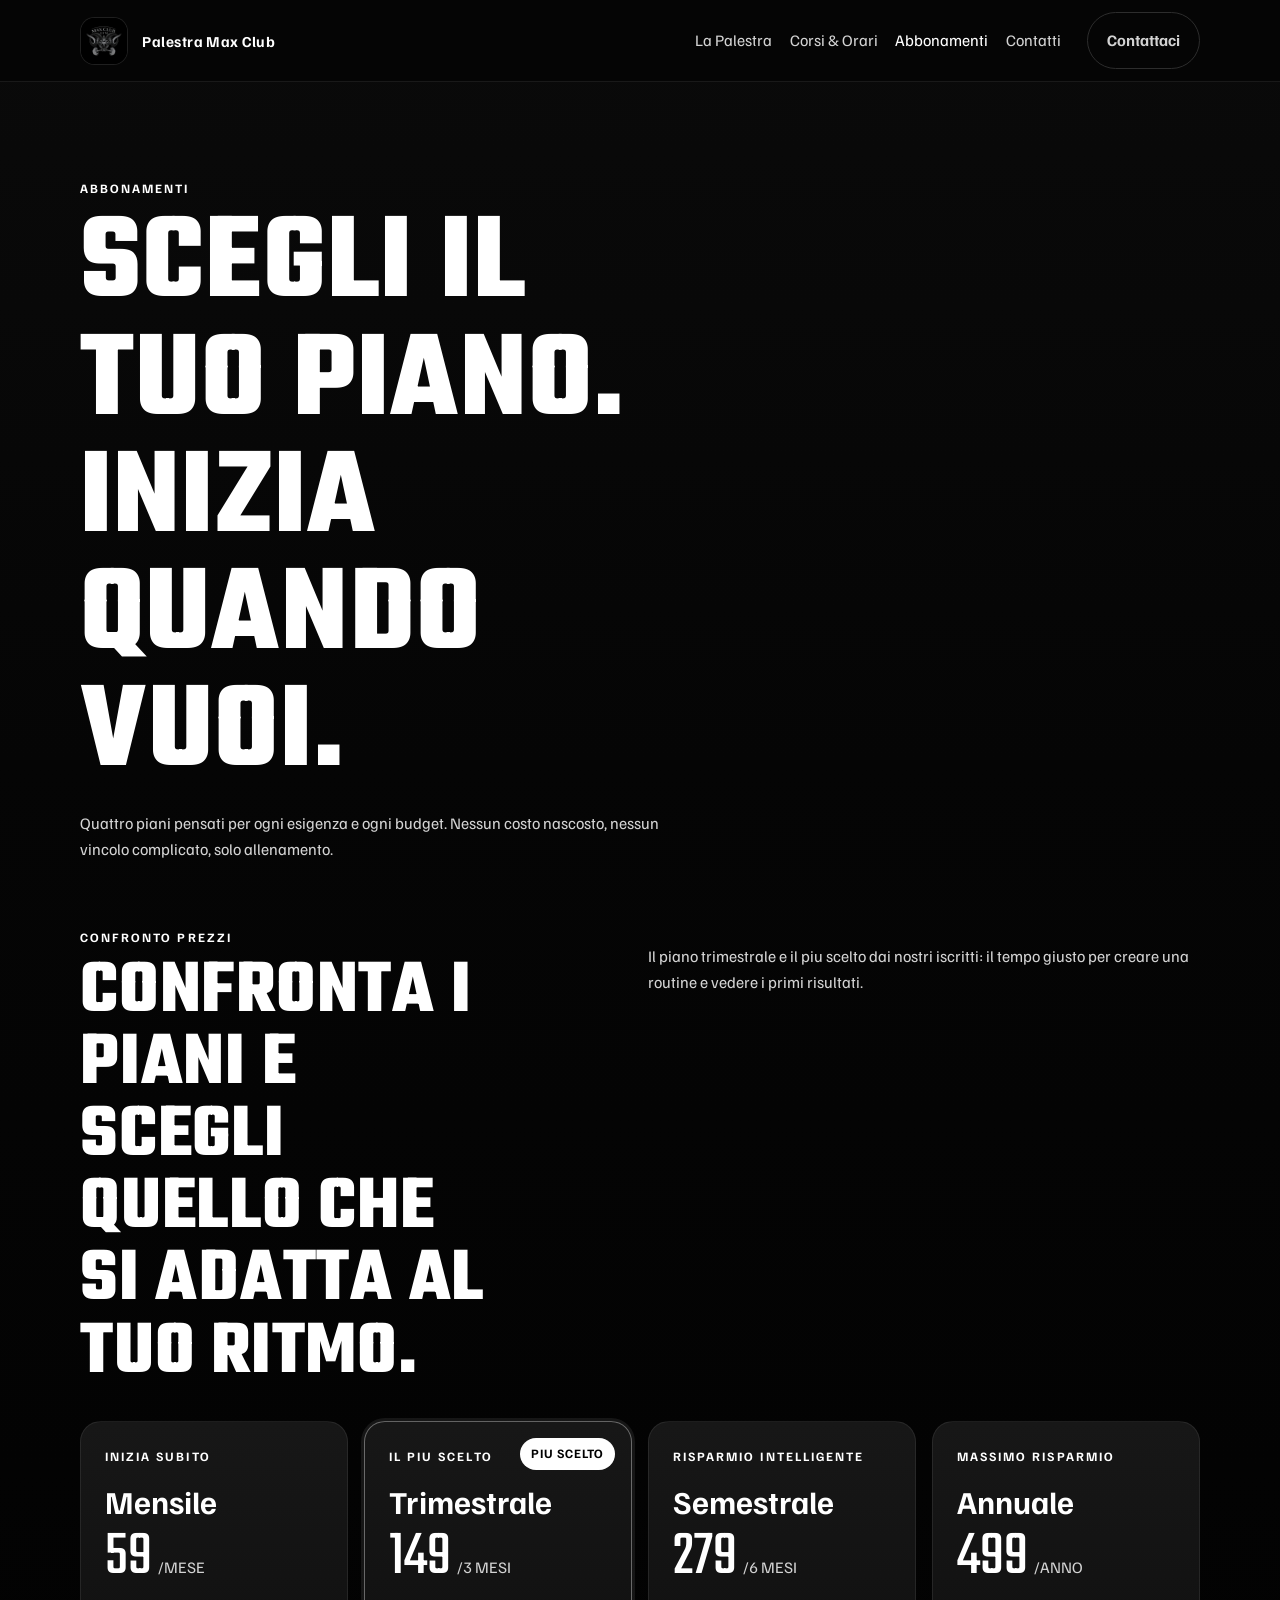
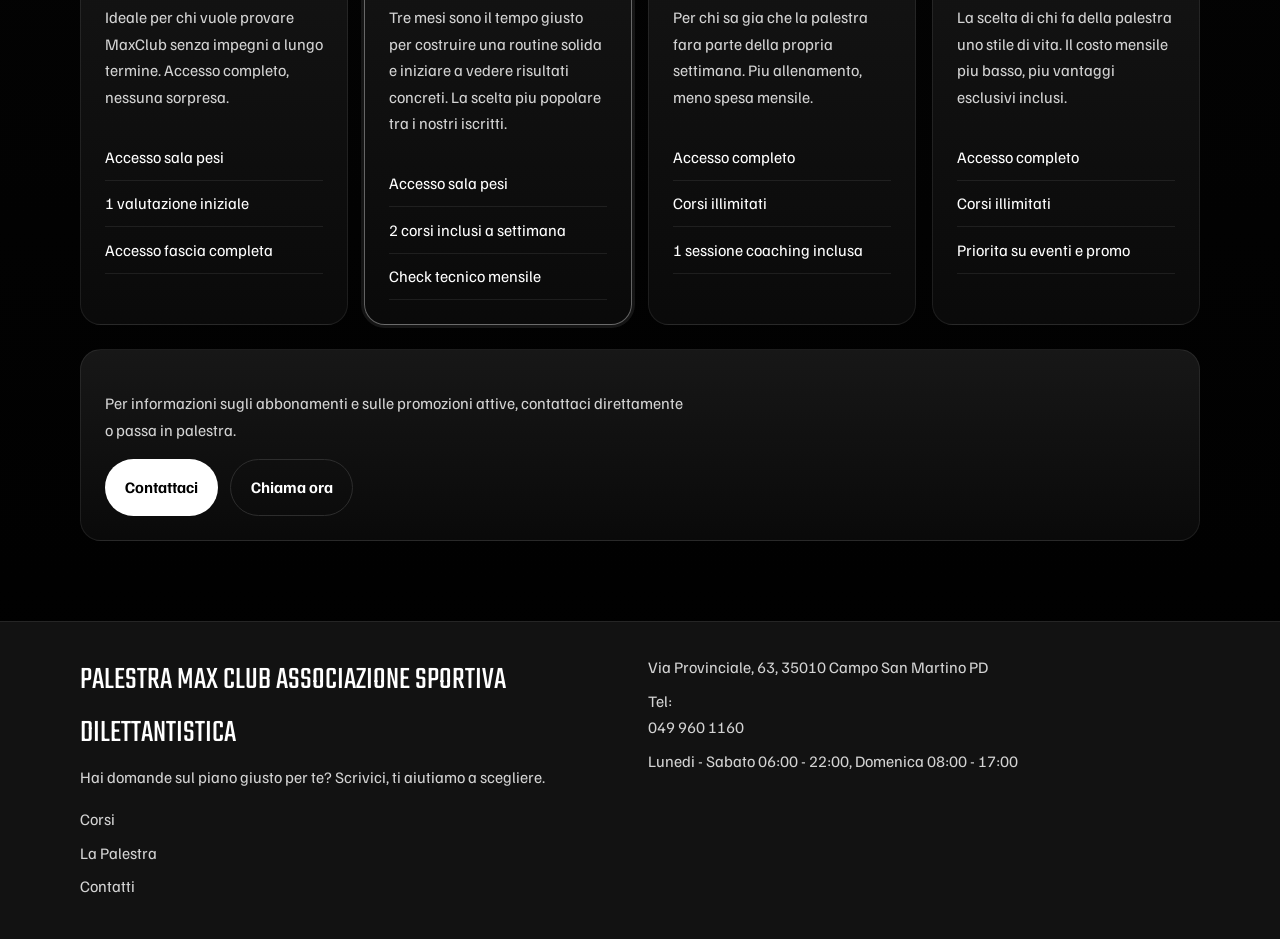
==== abbonamenti.html @ b3dc424b "Refine mobile navigation and simplify site flows" ====
<!DOCTYPE html>
<html lang="it">
<head>
  <meta charset="UTF-8">
  <meta name="viewport" content="width=device-width, initial-scale=1.0">
  <title>Abbonamenti | Palestra Max Club</title>
  <meta name="description" content="Confronta gli abbonamenti di Palestra Max Club e invia la tua richiesta in pochi minuti.">
  <meta name="theme-color" content="#050505">
  <link rel="preconnect" href="https://fonts.googleapis.com">
  <link rel="preconnect" href="https://fonts.gstatic.com" crossorigin>
  <link href="https://fonts.googleapis.com/css2?family=Familjen+Grotesk:wght@400;500;600;700&family=Teko:wght@500;600;700&display=swap" rel="stylesheet">
  <link rel="stylesheet" href="style.css">
</head>
<body>
  <a class="skip-link" href="#main-content">Vai al contenuto</a>
  <header class="site-header">
    <div class="shell nav-shell">
      <a class="brand" href="index.html" aria-label="Palestra Max Club home">
        <img class="brand-logo" src="assets/LOGO_MAX.JPG" alt="Logo Palestra Max Club" width="96" height="96" loading="eager">
        <span class="brand-text">Palestra Max Club</span>
      </a>
      <button class="nav-toggle" type="button" aria-expanded="false" aria-controls="site-menu">
        <span></span>
        <span></span>
        <span></span>
        <span class="sr-only">Apri menu</span>
      </button>
      <nav class="site-nav" id="site-menu" aria-label="Navigazione principale">
        <a href="palestra.html">La Palestra</a>
        <a href="corsi.html">Corsi &amp; Orari</a>
        <a href="abbonamenti.html" aria-current="page">Abbonamenti</a>
        <a href="contatti.html">Contatti</a>
        <a class="button button-ghost nav-cta" href="contatti.html">Contattaci</a>
      </nav>
    </div>
  </header>

  <main id="main-content">
    <section class="page-hero shell reveal">
      <p class="eyebrow">Abbonamenti</p>
      <h1>Scegli il tuo piano. Inizia quando vuoi.</h1>
      <p class="lead">Quattro piani pensati per ogni esigenza e ogni budget. Nessun costo nascosto, nessun vincolo complicato, solo allenamento.</p>
    </section>

    <section class="section section-tight">
      <div class="shell split-intro reveal">
        <div>
          <p class="eyebrow">Confronto prezzi</p>
          <h2>Confronta i piani e scegli quello che si adatta al tuo ritmo.</h2>
        </div>
        <p class="section-note">Il piano trimestrale e il piu scelto dai nostri iscritti: il tempo giusto per creare una routine e vedere i primi risultati.</p>
      </div>

      <div class="shell pricing-grid" data-plan-grid>
        <article class="pricing-card" data-plan="Mensile" data-price="59">
          <p class="plan-kicker">Inizia subito</p>
          <h3>Mensile</h3>
          <p class="plan-price">59<span>/mese</span></p>
          <p class="plan-copy">Ideale per chi vuole provare MaxClub senza impegni a lungo termine. Accesso completo, nessuna sorpresa.</p>
          <ul class="plan-list">
            <li>Accesso sala pesi</li>
            <li>1 valutazione iniziale</li>
            <li>Accesso fascia completa</li>
          </ul>
        </article>

        <article class="pricing-card featured" data-plan="Trimestrale" data-price="149">
          <p class="plan-badge">Piu scelto</p>
          <p class="plan-kicker">Il piu scelto</p>
          <h3>Trimestrale</h3>
          <p class="plan-price">149<span>/3 mesi</span></p>
          <p class="plan-copy">Tre mesi sono il tempo giusto per costruire una routine solida e iniziare a vedere risultati concreti. La scelta piu popolare tra i nostri iscritti.</p>
          <ul class="plan-list">
            <li>Accesso sala pesi</li>
            <li>2 corsi inclusi a settimana</li>
            <li>Check tecnico mensile</li>
          </ul>
        </article>

        <article class="pricing-card" data-plan="Semestrale" data-price="279">
          <p class="plan-kicker">Risparmio intelligente</p>
          <h3>Semestrale</h3>
          <p class="plan-price">279<span>/6 mesi</span></p>
          <p class="plan-copy">Per chi sa gia che la palestra fara parte della propria settimana. Piu allenamento, meno spesa mensile.</p>
          <ul class="plan-list">
            <li>Accesso completo</li>
            <li>Corsi illimitati</li>
            <li>1 sessione coaching inclusa</li>
          </ul>
        </article>

        <article class="pricing-card" data-plan="Annuale" data-price="499">
          <p class="plan-kicker">Massimo risparmio</p>
          <h3>Annuale</h3>
          <p class="plan-price">499<span>/anno</span></p>
          <p class="plan-copy">La scelta di chi fa della palestra uno stile di vita. Il costo mensile piu basso, piu vantaggi esclusivi inclusi.</p>
          <ul class="plan-list">
            <li>Accesso completo</li>
            <li>Corsi illimitati</li>
            <li>Priorita su eventi e promo</li>
          </ul>
        </article>
      </div>
      <div class="shell pricing-note reveal">
        <p class="section-note">Per informazioni sugli abbonamenti e sulle promozioni attive, contattaci direttamente o passa in palestra.</p>
        <div class="hero-actions">
          <a class="button" href="contatti.html">Contattaci</a>
          <a class="button button-secondary" href="tel:+390499601160">Chiama ora</a>
        </div>
      </div>
    </section>
  </main>

  <footer class="site-footer">
    <div class="shell footer-grid">
      <div>
        <p class="footer-brand">Palestra Max Club Associazione Sportiva Dilettantistica</p>
        <p class="footer-copy">Hai domande sul piano giusto per te? Scrivici, ti aiutiamo a scegliere.</p>
      </div>
      <div>
        <p class="footer-detail">Via Provinciale, 63, 35010 Campo San Martino PD</p>
        <p class="footer-detail">Tel: <a href="tel:+390499601160">049 960 1160</a></p>
        <p class="footer-detail">Lunedi - Sabato 06:00 - 22:00, Domenica 08:00 - 17:00</p>
      </div>
      <div>
        <a href="corsi.html">Corsi</a>
        <a href="palestra.html">La Palestra</a>
        <a href="contatti.html">Contatti</a>
      </div>
    </div>
  </footer>

  <script src="app.js" defer></script>
</body>
</html>
---- style.css ----
:root {
  color-scheme: dark;
  --bg: #050505;
  --bg-alt: #0a0a0a;
  --surface: #111111;
  --surface-2: #181818;
  --surface-3: #202020;
  --text: #ffffff;
  --muted: #d3d3d3;
  --accent: #ffffff;
  --accent-strong: #f0f0f0;
  --line: #2d2d2d;
  --shadow: 0 24px 60px rgba(0, 0, 0, 0.45);
  --radius-sm: 0.9rem;
  --radius-md: 1.3rem;
  --radius-lg: 2rem;
  --space-1: 0.25rem;
  --space-2: 0.5rem;
  --space-3: 0.75rem;
  --space-4: 1rem;
  --space-5: 1.5rem;
  --space-6: 2rem;
  --space-7: 3rem;
  --space-8: 4rem;
  --space-9: 6rem;
  --shell: min(1120px, calc(100vw - 2rem));
}

* {
  box-sizing: border-box;
}

html {
  scroll-behavior: smooth;
}

body {
  margin: 0;
  font-family: "Familjen Grotesk", sans-serif;
  background: linear-gradient(180deg, var(--bg-alt) 0%, var(--bg) 30%, #000000 100%);
  color: var(--text);
  line-height: 1.65;
  -webkit-font-smoothing: antialiased;
}

img {
  display: block;
  max-width: 100%;
  height: auto;
}

a {
  color: inherit;
  text-decoration: none;
}

button,
input,
select,
textarea {
  font: inherit;
}

button,
.button {
  min-height: 48px;
}

.shell {
  width: var(--shell);
  margin-inline: auto;
}

.skip-link,
.sr-only {
  position: absolute;
  inline-size: 1px;
  block-size: 1px;
  overflow: hidden;
  clip-path: inset(50%);
  white-space: nowrap;
}

.skip-link:focus {
  clip-path: none;
  inline-size: auto;
  block-size: auto;
  z-index: 10;
  top: 1rem;
  left: 1rem;
  padding: 0.75rem 1rem;
  border-radius: 0.9rem;
  background: var(--accent);
  color: #000000;
}

.site-header {
  position: sticky;
  top: 0;
  z-index: 20;
  backdrop-filter: blur(18px);
  background: rgba(5, 5, 5, 0.88);
  border-bottom: 1px solid rgba(255, 255, 255, 0.08);
}

.site-header.menu-open {
  background: rgba(5, 5, 5, 0.98);
}

.nav-shell {
  display: flex;
  align-items: center;
  justify-content: space-between;
  flex-wrap: wrap;
  gap: var(--space-4);
  min-height: 5rem;
  padding-block: 0.75rem;
}

.brand {
  display: inline-flex;
  align-items: center;
  gap: 0.9rem;
  min-width: 0;
}

.brand-logo {
  width: 3rem;
  height: 3rem;
  object-fit: cover;
  border-radius: 0.9rem;
  border: 1px solid rgba(255, 255, 255, 0.12);
  background: #000000;
}

.brand-text {
  font-size: 0.95rem;
  font-weight: 700;
  letter-spacing: 0.03em;
}

.nav-toggle {
  display: inline-flex;
  flex-direction: column;
  justify-content: center;
  gap: 0.3rem;
  width: 3rem;
  border: 1px solid var(--line);
  border-radius: 1rem;
  padding: 0.75rem;
  background: transparent;
  color: var(--text);
}

.nav-toggle span:not(.sr-only) {
  width: 100%;
  height: 2px;
  border-radius: 999px;
  background: var(--text);
}

.site-nav {
  position: static;
  display: none;
  width: 100%;
  flex-direction: column;
  gap: 0.9rem;
  padding: 1rem 0 0;
  margin-top: 0.25rem;
  border-top: 1px solid rgba(255, 255, 255, 0.08);
  background: transparent;
  box-shadow: none;
}

.site-nav.is-open {
  display: flex;
}

.site-nav a {
  color: var(--muted);
}

.site-nav a[aria-current="page"] {
  color: var(--text);
}

.nav-cta {
  margin-top: 0.5rem;
}

.button,
.button-secondary,
.button-ghost {
  display: inline-flex;
  align-items: center;
  justify-content: center;
  gap: 0.5rem;
  padding: 0.9rem 1.2rem;
  border-radius: 999px;
  border: 1px solid transparent;
  font-weight: 700;
  transition: transform 180ms ease, background-color 180ms ease, border-color 180ms ease;
}

.button {
  background: var(--accent);
  color: #000000;
}

.button-secondary,
.button-ghost {
  background: transparent;
  border-color: var(--line);
  color: var(--text);
}

.button:hover,
.button-secondary:hover,
.button-ghost:hover,
.button:focus-visible,
.button-secondary:focus-visible,
.button-ghost:focus-visible,
.site-nav a:focus-visible,
.nav-toggle:focus-visible,
.filter-chip:focus-visible,
.carousel-control:focus-visible,
input:focus-visible,
select:focus-visible,
textarea:focus-visible {
  outline: none;
  border-color: rgba(255, 255, 255, 0.42);
  box-shadow: 0 0 0 3px rgba(255, 255, 255, 0.12);
}

.button:hover,
.button-secondary:hover,
.button-ghost:hover {
  transform: translateY(-1px);
}

.hero-section,
.page-hero {
  padding: clamp(3rem, 8vw, 6rem) 0 var(--space-7);
}

.hero-grid,
.spotlight-grid,
.contact-layout,
.checkout-layout {
  display: grid;
  gap: var(--space-6);
}

.hero-copy h1,
.page-hero h1,
.split-intro h2,
.spotlight-panel h2,
.cta-band-inner h2 {
  margin: 0;
  font-family: "Teko", sans-serif;
  font-weight: 700;
  line-height: 0.94;
  letter-spacing: 0.01em;
  text-transform: uppercase;
}

.hero-copy h1,
.page-hero h1 {
  font-size: clamp(3.6rem, 14vw, 7.8rem);
  max-width: 10ch;
}

.split-intro h2,
.spotlight-panel h2,
.cta-band-inner h2 {
  font-size: clamp(2.6rem, 9vw, 4.8rem);
  max-width: 11ch;
}

.lead,
.section-note,
.spotlight-panel p,
.feature-card p,
.testimonial p,
.plan-copy,
.contact-copy,
.checkout-result,
.summary-copy,
.class-item p,
.machine-card p,
.map-panel p {
  max-width: 65ch;
  color: var(--muted);
}

.eyebrow,
.feature-index,
.class-tag,
.plan-kicker,
.summary-label,
.meta-label {
  margin: 0 0 0.5rem;
  color: var(--accent);
  font-size: 0.8rem;
  font-weight: 700;
  letter-spacing: 0.16em;
  text-transform: uppercase;
}

.hero-actions,
.contact-actions,
.step-actions {
  display: flex;
  flex-wrap: wrap;
  gap: 0.75rem;
}

.hero-points,
.plan-list,
.step-list {
  margin: var(--space-5) 0 0;
  padding: 0;
  list-style: none;
}

.hero-points li,
.plan-list li,
.step-list li {
  padding: 0.6rem 0;
  border-bottom: 1px solid rgba(255, 255, 255, 0.08);
}

.hero-visual {
  position: relative;
  border: 1px solid rgba(255, 255, 255, 0.08);
  border-radius: var(--radius-lg);
  overflow: hidden;
  background: var(--surface-2);
  min-height: 22rem;
}

.hero-visual img {
  width: 100%;
  height: 100%;
  object-fit: cover;
}

.section {
  padding: var(--space-7) 0;
}

.section-tight {
  padding-top: 0;
}

.split-intro {
  display: grid;
  gap: var(--space-4);
  margin-bottom: var(--space-6);
}

.feature-grid,
.pricing-grid,
.machine-grid {
  display: grid;
  gap: var(--space-4);
}

.feature-card,
.testimonial,
.pricing-card,
.machine-card,
.class-item,
.contact-card,
.map-panel,
.checkout-panel,
.checkout-summary,
.spotlight-panel,
.cta-band-inner {
  border: 1px solid rgba(255, 255, 255, 0.08);
  border-radius: var(--radius-md);
  background: linear-gradient(180deg, rgba(24, 24, 24, 0.96) 0%, rgba(10, 10, 10, 0.98) 100%);
}

.feature-card,
.testimonial,
.pricing-card,
.machine-card,
.contact-card,
.map-panel,
.checkout-panel,
.checkout-summary,
.spotlight-panel,
.cta-band-inner {
  padding: clamp(1.1rem, 2.4vw, 1.5rem);
}

.highlight-section {
  background: linear-gradient(180deg, transparent 0%, rgba(255, 255, 255, 0.03) 100%);
}

.spotlight-meta {
  display: grid;
  gap: var(--space-4);
  align-content: end;
}

.meta-value,
.plan-price,
.summary-price {
  margin: 0;
  font-family: "Teko", sans-serif;
  font-size: clamp(2.6rem, 8vw, 4rem);
  line-height: 0.95;
  text-transform: uppercase;
}

.plan-price span,
.summary-price span {
  font-family: "Familjen Grotesk", sans-serif;
  font-size: 1rem;
  color: var(--muted);
  margin-left: 0.35rem;
}

.text-link {
  color: var(--accent);
  font-weight: 700;
}

.cta-band {
  padding-bottom: var(--space-9);
}

.footer-grid {
  display: grid;
  gap: var(--space-4);
  padding: 0 0 var(--space-6);
}

.site-footer a {
  display: block;
  color: var(--muted);
  margin-bottom: 0.45rem;
}

.site-footer {
  background: #121212;
  border-top: 1px solid rgba(255, 255, 255, 0.08);
  margin-top: 2rem;
  padding-top: 2rem;
}

.footer-brand {
  margin: 0 0 0.25rem;
  font-family: "Teko", sans-serif;
  font-size: 2rem;
  text-transform: uppercase;
}

.footer-copy {
  margin: 0;
  color: var(--muted);
}

.footer-detail {
  margin: 0 0 0.45rem;
  color: var(--muted);
}

.carousel {
  display: grid;
  grid-template-columns: auto 1fr auto;
  gap: 0.75rem;
  align-items: center;
}

.carousel-track {
  overflow: hidden;
}

.carousel-slide {
  display: none;
  margin: 0;
}

.carousel-slide.is-active {
  display: block;
}

.carousel-slide img {
  border-radius: var(--radius-lg);
  border: 1px solid rgba(255, 255, 255, 0.08);
  width: 100%;
  object-fit: cover;
}

.carousel-slide figcaption {
  padding-top: 0.9rem;
  color: var(--muted);
}

.carousel-control,
.filter-chip,
.payment-option {
  border: 1px solid rgba(255, 255, 255, 0.12);
  background: rgba(17, 17, 17, 0.96);
  color: var(--text);
}

.carousel-control,
.filter-chip {
  border-radius: 999px;
  min-height: 48px;
  padding: 0.8rem 1rem;
}

.review-carousel .testimonial {
  min-height: 20rem;
}

.testimonial p {
  font-size: 1.02rem;
}

.testimonial strong {
  display: inline-block;
  margin-top: 1rem;
}

.filters {
  display: flex;
  gap: 0.75rem;
  flex-wrap: wrap;
  margin-bottom: var(--space-5);
}

.pricing-note {
  margin-top: 1.5rem;
  padding: 1.5rem;
  border: 1px solid rgba(255, 255, 255, 0.08);
  border-radius: var(--radius-md);
  background: linear-gradient(180deg, rgba(24, 24, 24, 0.96) 0%, rgba(10, 10, 10, 0.98) 100%);
}

.filter-chip.is-active {
  background: var(--accent);
  color: #000000;
  border-color: var(--accent);
}

.class-list {
  display: grid;
  gap: var(--space-4);
}

.class-item {
  display: grid;
  gap: var(--space-4);
  padding: 1.2rem;
}

.class-item h2,
.pricing-card h3,
.checkout-panel h3,
.contact-card h2,
.machine-card h3 {
  margin: 0;
  font-size: clamp(1.45rem, 4vw, 2rem);
}

.class-meta {
  display: grid;
  gap: 0.3rem;
  color: var(--muted);
}

.pricing-card {
  position: relative;
}

.pricing-card.featured,
.pricing-card.is-selected {
  border-color: rgba(255, 255, 255, 0.36);
  box-shadow: 0 0 0 3px rgba(255, 255, 255, 0.08);
}

.plan-badge {
  position: absolute;
  top: 1rem;
  right: 1rem;
  margin: 0;
  padding: 0.35rem 0.7rem;
  border-radius: 999px;
  background: var(--accent);
  color: #000000;
  font-size: 0.8rem;
  font-weight: 700;
  letter-spacing: 0.06em;
  text-transform: uppercase;
}

.checkout-layout {
  align-items: start;
}

.checkout-step {
  display: none;
  gap: var(--space-5);
}

.checkout-step.is-current {
  display: grid;
}

.checkout-form,
.contact-form {
  display: grid;
  gap: var(--space-4);
}

.checkout-form label,
.contact-form label,
.checkout-step label {
  display: grid;
  gap: 0.45rem;
  color: var(--muted);
}

input,
select,
textarea {
  width: 100%;
  border: 1px solid rgba(255, 255, 255, 0.12);
  border-radius: 1rem;
  padding: 0.9rem 1rem;
  background: rgba(32, 32, 32, 0.92);
  color: var(--text);
}

.step-list {
  display: grid;
  gap: 0.7rem;
}

.step-list li {
  border-bottom: 0;
  color: var(--muted);
}

.step-list .is-current {
  color: var(--text);
}

.payment-options {
  display: grid;
  gap: 0.75rem;
  margin-bottom: var(--space-5);
}

.payment-option {
  display: flex;
  align-items: center;
  gap: 0.75rem;
  border-radius: 1rem;
  padding: 1rem;
}

.checkout-result {
  margin: 0;
  padding: 1rem;
  border-radius: 1rem;
  background: rgba(255, 255, 255, 0.06);
}

.map-panel {
  display: grid;
  gap: var(--space-4);
}

.map-frame {
  min-height: 18rem;
  display: grid;
  border: 1px solid rgba(255, 255, 255, 0.08);
  border-radius: var(--radius-md);
  overflow: hidden;
}

.map-frame iframe {
  width: 100%;
  min-height: 18rem;
  border: 0;
}

.reveal,
.reveal-delayed {
  opacity: 0;
  transform: translateY(12px);
  animation: rise 520ms ease forwards;
}

.reveal-delayed {
  animation-delay: 100ms;
}

@keyframes rise {
  to {
    opacity: 1;
    transform: translateY(0);
  }
}

@media (prefers-reduced-motion: reduce) {
  html {
    scroll-behavior: auto;
  }

  .reveal,
  .reveal-delayed,
  .button,
  .button-secondary,
  .button-ghost {
    animation: none;
    transition: none;
    transform: none;
    opacity: 1;
  }
}

@media (min-width: 48rem) {
  .nav-toggle {
    display: none;
  }

  .site-nav {
    position: static;
    display: flex;
    width: auto;
    flex-direction: row;
    align-items: center;
    gap: 1.1rem;
    padding: 0;
    margin-top: 0;
    border: 0;
    border-radius: 0;
    background: transparent;
    box-shadow: none;
  }

  .nav-cta {
    margin-top: 0;
    margin-left: 0.5rem;
  }

  .hero-grid,
  .spotlight-grid,
  .contact-layout,
  .checkout-layout,
  .cta-band-inner,
  .split-intro,
  .footer-grid,
  .class-item {
    grid-template-columns: repeat(2, minmax(0, 1fr));
  }

  .hero-grid {
    align-items: end;
  }

  .feature-grid,
  .machine-grid,
  .pricing-grid {
    grid-template-columns: repeat(2, minmax(0, 1fr));
  }

  .checkout-layout {
    grid-template-columns: minmax(18rem, 22rem) minmax(0, 1fr);
  }
}

@media (min-width: 72rem) {
  .feature-grid {
    grid-template-columns: repeat(3, minmax(0, 1fr));
  }

  .machine-grid,
  .pricing-grid {
    grid-template-columns: repeat(4, minmax(0, 1fr));
  }
}
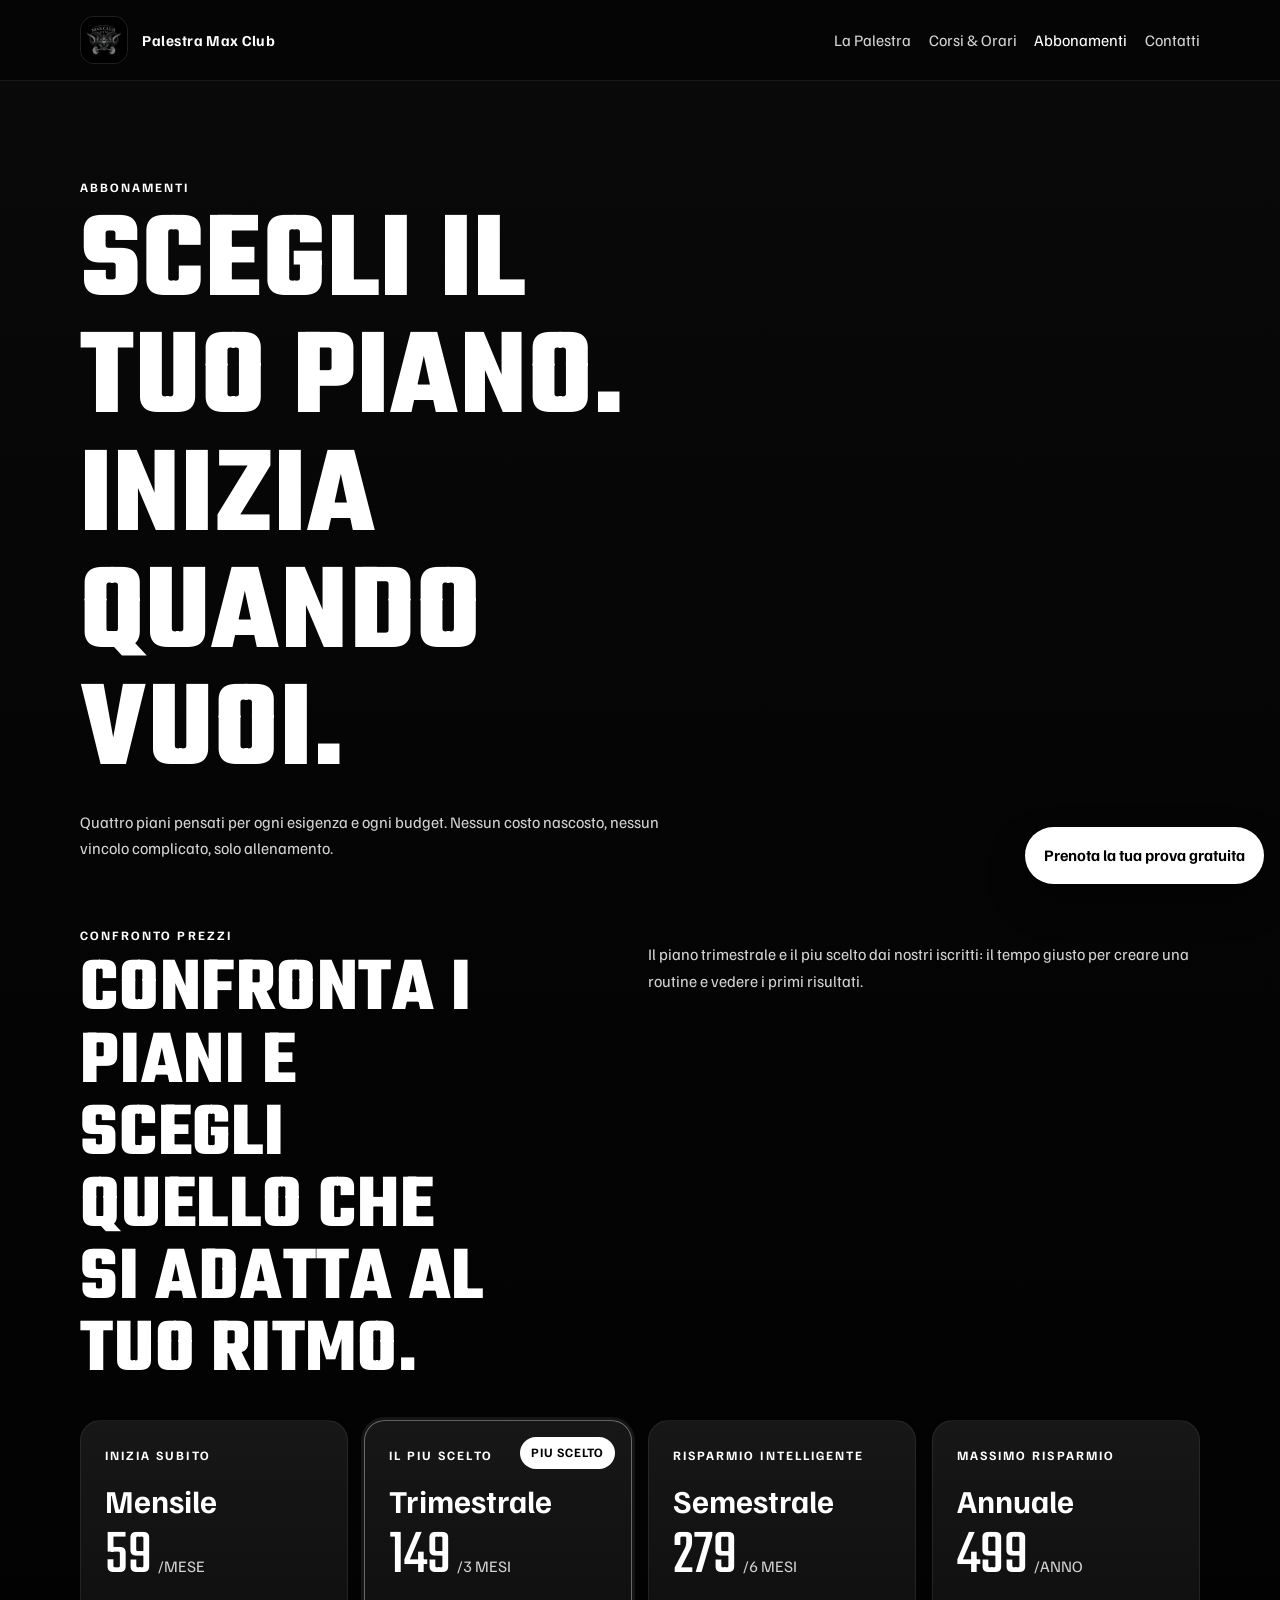
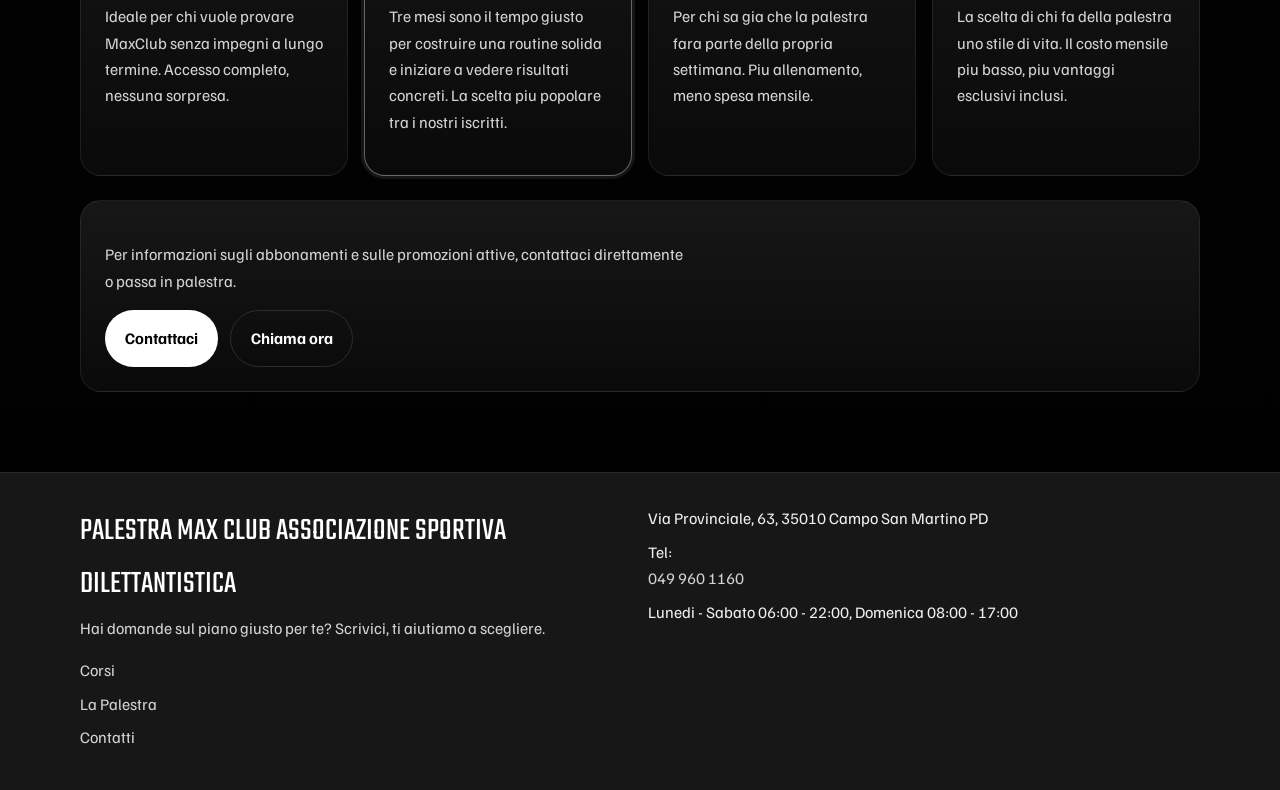
==== commit 627b3265: "Polish mobile footer and floating contact CTA" ====
--- a/abbonamenti.html
+++ b/abbonamenti.html
@@ -30,7 +30,6 @@
         <a href="corsi.html">Corsi &amp; Orari</a>
         <a href="abbonamenti.html" aria-current="page">Abbonamenti</a>
         <a href="contatti.html">Contatti</a>
-        <a class="button button-ghost nav-cta" href="contatti.html">Contattaci</a>
       </nav>
     </div>
   </header>
@@ -51,54 +50,34 @@
         <p class="section-note">Il piano trimestrale e il piu scelto dai nostri iscritti: il tempo giusto per creare una routine e vedere i primi risultati.</p>
       </div>
 
-      <div class="shell pricing-grid" data-plan-grid>
-        <article class="pricing-card" data-plan="Mensile" data-price="59">
+      <div class="shell pricing-grid">
+        <article class="pricing-card">
           <p class="plan-kicker">Inizia subito</p>
           <h3>Mensile</h3>
           <p class="plan-price">59<span>/mese</span></p>
           <p class="plan-copy">Ideale per chi vuole provare MaxClub senza impegni a lungo termine. Accesso completo, nessuna sorpresa.</p>
-          <ul class="plan-list">
-            <li>Accesso sala pesi</li>
-            <li>1 valutazione iniziale</li>
-            <li>Accesso fascia completa</li>
-          </ul>
         </article>
 
-        <article class="pricing-card featured" data-plan="Trimestrale" data-price="149">
+        <article class="pricing-card featured">
           <p class="plan-badge">Piu scelto</p>
           <p class="plan-kicker">Il piu scelto</p>
           <h3>Trimestrale</h3>
           <p class="plan-price">149<span>/3 mesi</span></p>
           <p class="plan-copy">Tre mesi sono il tempo giusto per costruire una routine solida e iniziare a vedere risultati concreti. La scelta piu popolare tra i nostri iscritti.</p>
-          <ul class="plan-list">
-            <li>Accesso sala pesi</li>
-            <li>2 corsi inclusi a settimana</li>
-            <li>Check tecnico mensile</li>
-          </ul>
         </article>
 
-        <article class="pricing-card" data-plan="Semestrale" data-price="279">
+        <article class="pricing-card">
           <p class="plan-kicker">Risparmio intelligente</p>
           <h3>Semestrale</h3>
           <p class="plan-price">279<span>/6 mesi</span></p>
           <p class="plan-copy">Per chi sa gia che la palestra fara parte della propria settimana. Piu allenamento, meno spesa mensile.</p>
-          <ul class="plan-list">
-            <li>Accesso completo</li>
-            <li>Corsi illimitati</li>
-            <li>1 sessione coaching inclusa</li>
-          </ul>
         </article>
 
-        <article class="pricing-card" data-plan="Annuale" data-price="499">
+        <article class="pricing-card">
           <p class="plan-kicker">Massimo risparmio</p>
           <h3>Annuale</h3>
           <p class="plan-price">499<span>/anno</span></p>
           <p class="plan-copy">La scelta di chi fa della palestra uno stile di vita. Il costo mensile piu basso, piu vantaggi esclusivi inclusi.</p>
-          <ul class="plan-list">
-            <li>Accesso completo</li>
-            <li>Corsi illimitati</li>
-            <li>Priorita su eventi e promo</li>
-          </ul>
         </article>
       </div>
       <div class="shell pricing-note reveal">
@@ -110,6 +89,8 @@
       </div>
     </section>
   </main>
+
+  <a class="floating-cta" href="contatti.html#contact-form">Prenota la tua prova gratuita</a>
 
   <footer class="site-footer">
     <div class="shell footer-grid">
--- a/style.css
+++ b/style.css
@@ -188,6 +188,23 @@
   margin-top: 0.5rem;
 }
 
+.floating-cta {
+  position: fixed;
+  right: 1rem;
+  bottom: 1rem;
+  z-index: 30;
+  display: inline-flex;
+  align-items: center;
+  justify-content: center;
+  min-height: 52px;
+  padding: 0.95rem 1.2rem;
+  border-radius: 999px;
+  background: #ffffff;
+  color: #000000;
+  font-weight: 800;
+  box-shadow: 0 18px 36px rgba(0, 0, 0, 0.4);
+}
+
 .button,
 .button-secondary,
 .button-ghost {
@@ -445,7 +462,7 @@
 }
 
 .site-footer {
-  background: #121212;
+  background: #171717;
   border-top: 1px solid rgba(255, 255, 255, 0.08);
   margin-top: 2rem;
   padding-top: 2rem;
@@ -465,7 +482,7 @@
 
 .footer-detail {
   margin: 0 0 0.45rem;
-  color: var(--muted);
+  color: #efefef;
 }
 
 .carousel {
@@ -719,11 +736,64 @@
   .reveal-delayed,
   .button,
   .button-secondary,
-  .button-ghost {
+  .button-ghost,
+  .floating-cta {
     animation: none;
     transition: none;
     transform: none;
     opacity: 1;
+  }
+}
+
+@media (max-width: 47.99rem) {
+  .nav-shell {
+    gap: 0.75rem;
+    min-height: 4.5rem;
+    padding-block: 0.6rem;
+  }
+
+  .brand {
+    gap: 0.7rem;
+    max-width: calc(100% - 4.25rem);
+  }
+
+  .brand-logo {
+    width: 2.65rem;
+    height: 2.65rem;
+    border-radius: 0.75rem;
+  }
+
+  .brand-text {
+    font-size: 0.88rem;
+    line-height: 1.15;
+  }
+
+  .site-nav a {
+    padding-block: 0.2rem;
+  }
+
+  .site-footer {
+    background: #1d1d1d;
+    padding-top: 2.25rem;
+    padding-bottom: 5.75rem;
+  }
+
+  .footer-grid {
+    gap: 1rem;
+  }
+
+  .footer-copy,
+  .footer-detail,
+  .site-footer a {
+    color: #f3f3f3;
+  }
+
+  .floating-cta {
+    left: 1rem;
+    right: 1rem;
+    bottom: 1rem;
+    text-align: center;
+    padding-inline: 1rem;
   }
 }
 
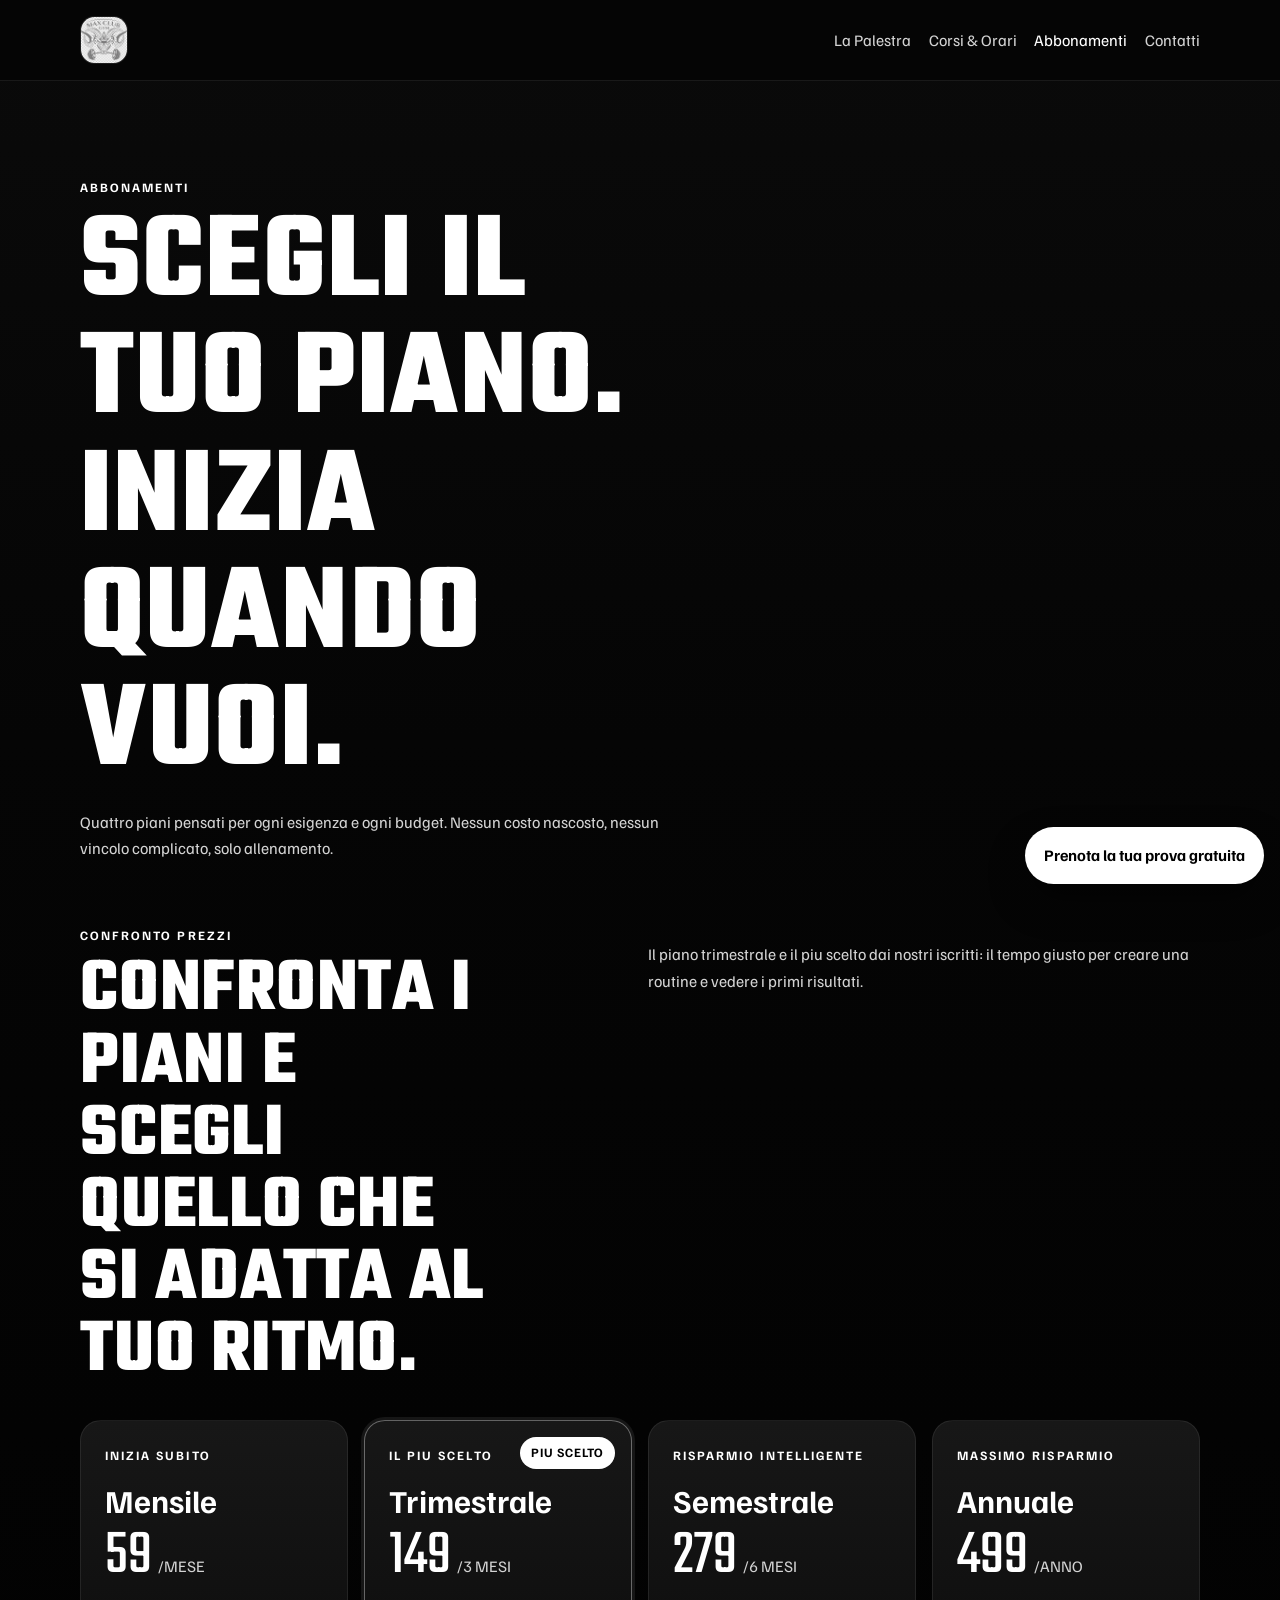
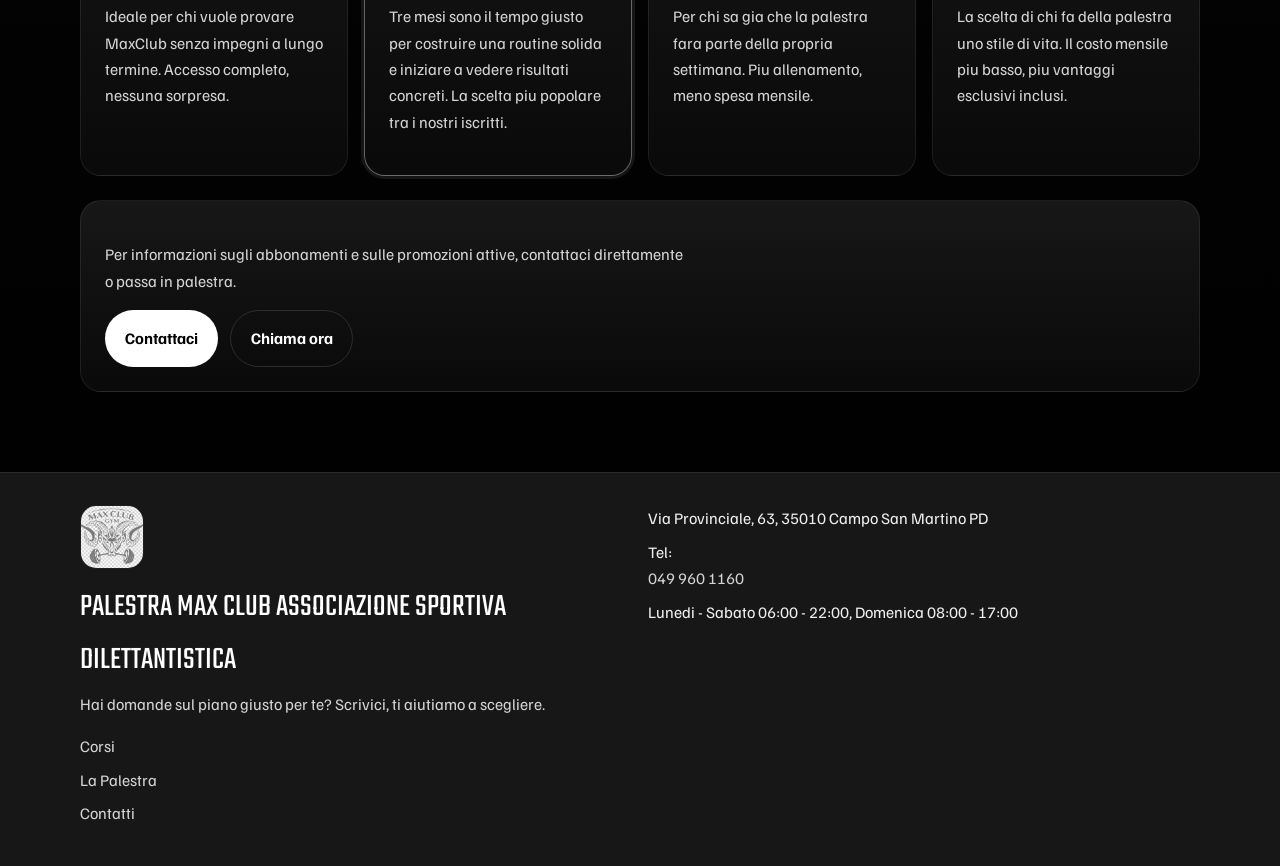
==== commit 957d1a8b: "Use logo-only branding with footer logo and favicon" ====
--- a/abbonamenti.html
+++ b/abbonamenti.html
@@ -6,6 +6,7 @@
   <title>Abbonamenti | Palestra Max Club</title>
   <meta name="description" content="Confronta gli abbonamenti di Palestra Max Club e invia la tua richiesta in pochi minuti.">
   <meta name="theme-color" content="#050505">
+  <link rel="icon" href="assets/LOGO_MAX.jpeg" type="image/jpeg">
   <link rel="preconnect" href="https://fonts.googleapis.com">
   <link rel="preconnect" href="https://fonts.gstatic.com" crossorigin>
   <link href="https://fonts.googleapis.com/css2?family=Familjen+Grotesk:wght@400;500;600;700&family=Teko:wght@500;600;700&display=swap" rel="stylesheet">
@@ -16,8 +17,7 @@
   <header class="site-header">
     <div class="shell nav-shell">
       <a class="brand" href="index.html" aria-label="Palestra Max Club home">
-        <img class="brand-logo" src="assets/LOGO_MAX.JPG" alt="Logo Palestra Max Club" width="96" height="96" loading="eager">
-        <span class="brand-text">Palestra Max Club</span>
+        <img class="brand-logo" src="assets/LOGO_MAX.jpeg" alt="Logo Palestra Max Club" width="96" height="96" loading="eager">
       </a>
       <button class="nav-toggle" type="button" aria-expanded="false" aria-controls="site-menu">
         <span></span>
@@ -95,6 +95,7 @@
   <footer class="site-footer">
     <div class="shell footer-grid">
       <div>
+        <img class="footer-logo" src="assets/LOGO_MAX.jpeg" alt="Logo Palestra Max Club" width="96" height="96" loading="lazy">
         <p class="footer-brand">Palestra Max Club Associazione Sportiva Dilettantistica</p>
         <p class="footer-copy">Hai domande sul piano giusto per te? Scrivici, ti aiutiamo a scegliere.</p>
       </div>
--- a/style.css
+++ b/style.css
@@ -120,7 +120,7 @@
 .brand {
   display: inline-flex;
   align-items: center;
-  gap: 0.9rem;
+  gap: 0;
   min-width: 0;
 }
 
@@ -131,12 +131,6 @@
   border-radius: 0.9rem;
   border: 1px solid rgba(255, 255, 255, 0.12);
   background: #000000;
-}
-
-.brand-text {
-  font-size: 0.95rem;
-  font-weight: 700;
-  letter-spacing: 0.03em;
 }
 
 .nav-toggle {
@@ -475,6 +469,16 @@
   text-transform: uppercase;
 }
 
+.footer-logo {
+  width: 4rem;
+  height: 4rem;
+  object-fit: cover;
+  border-radius: 1rem;
+  border: 1px solid rgba(255, 255, 255, 0.12);
+  margin-bottom: 0.75rem;
+  background: #000000;
+}
+
 .footer-copy {
   margin: 0;
   color: var(--muted);
@@ -753,7 +757,6 @@
   }
 
   .brand {
-    gap: 0.7rem;
     max-width: calc(100% - 4.25rem);
   }
 
@@ -761,11 +764,6 @@
     width: 2.65rem;
     height: 2.65rem;
     border-radius: 0.75rem;
-  }
-
-  .brand-text {
-    font-size: 0.88rem;
-    line-height: 1.15;
   }
 
   .site-nav a {
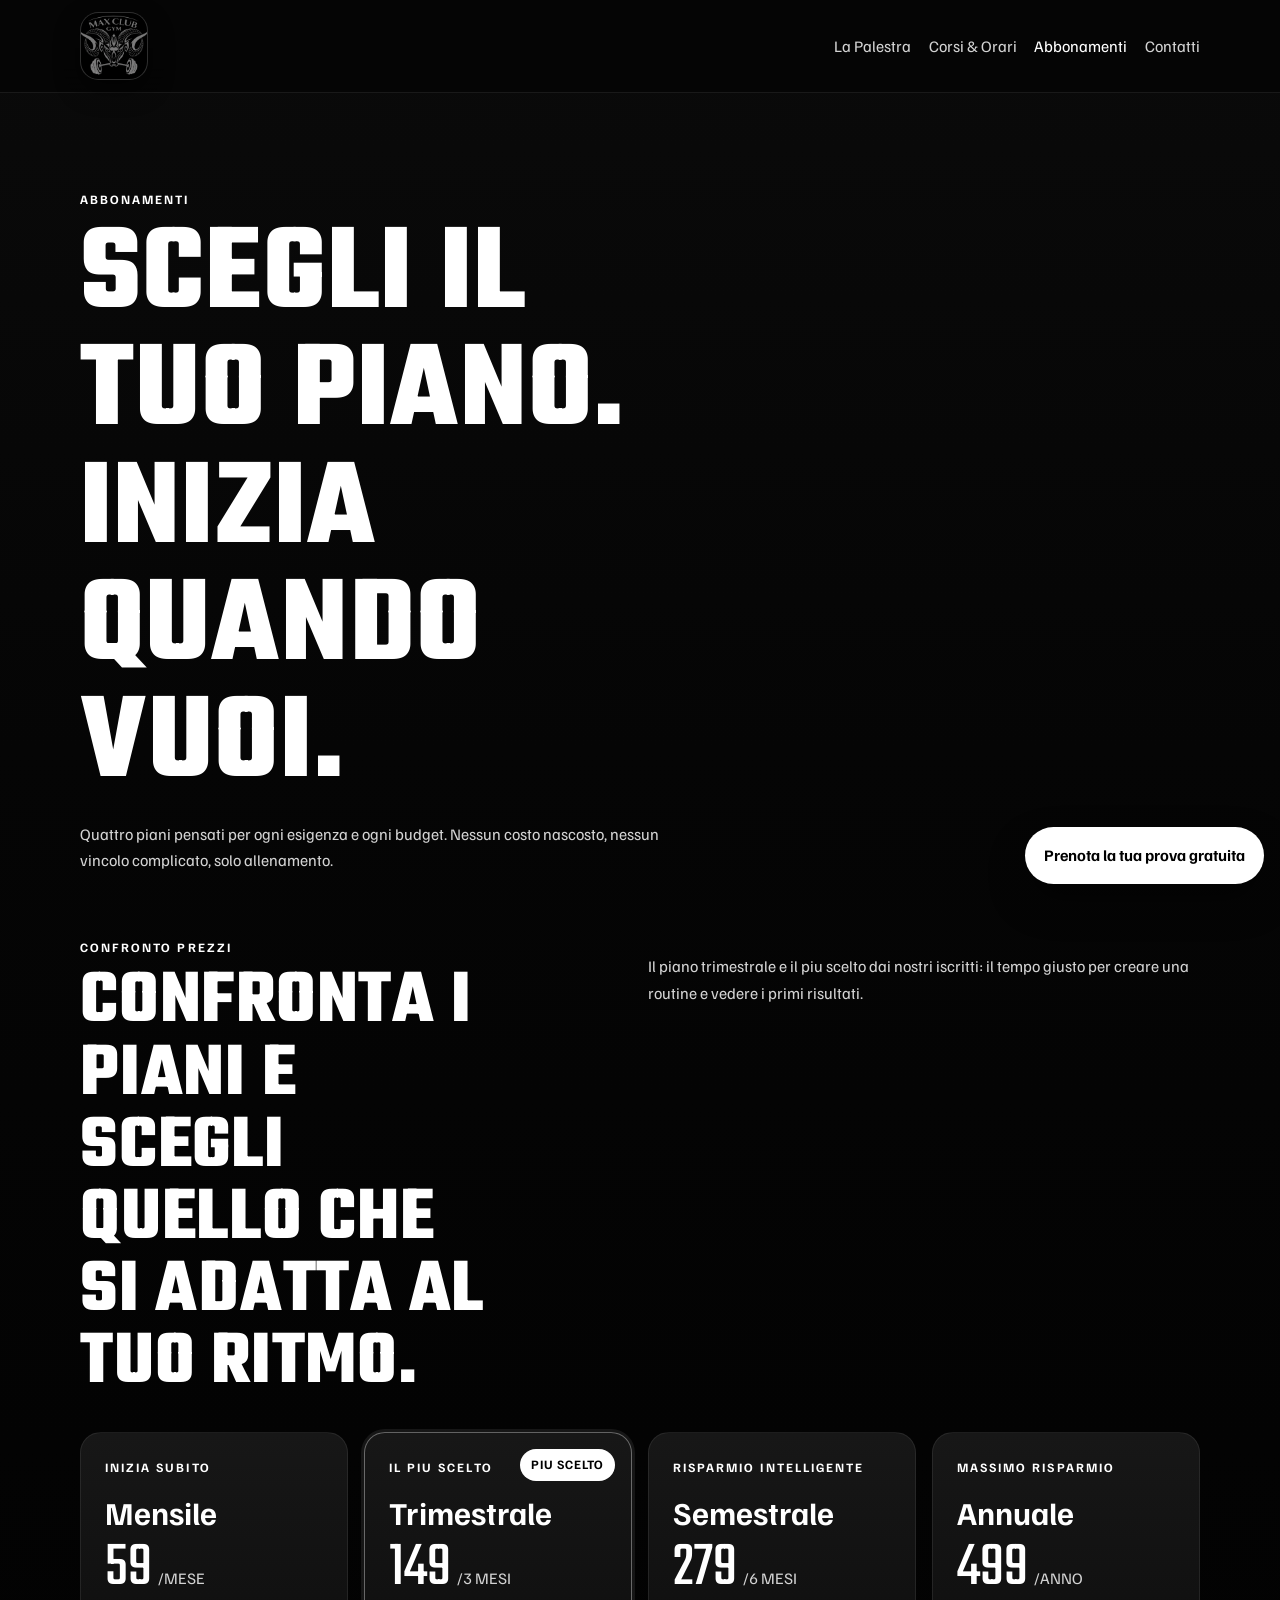
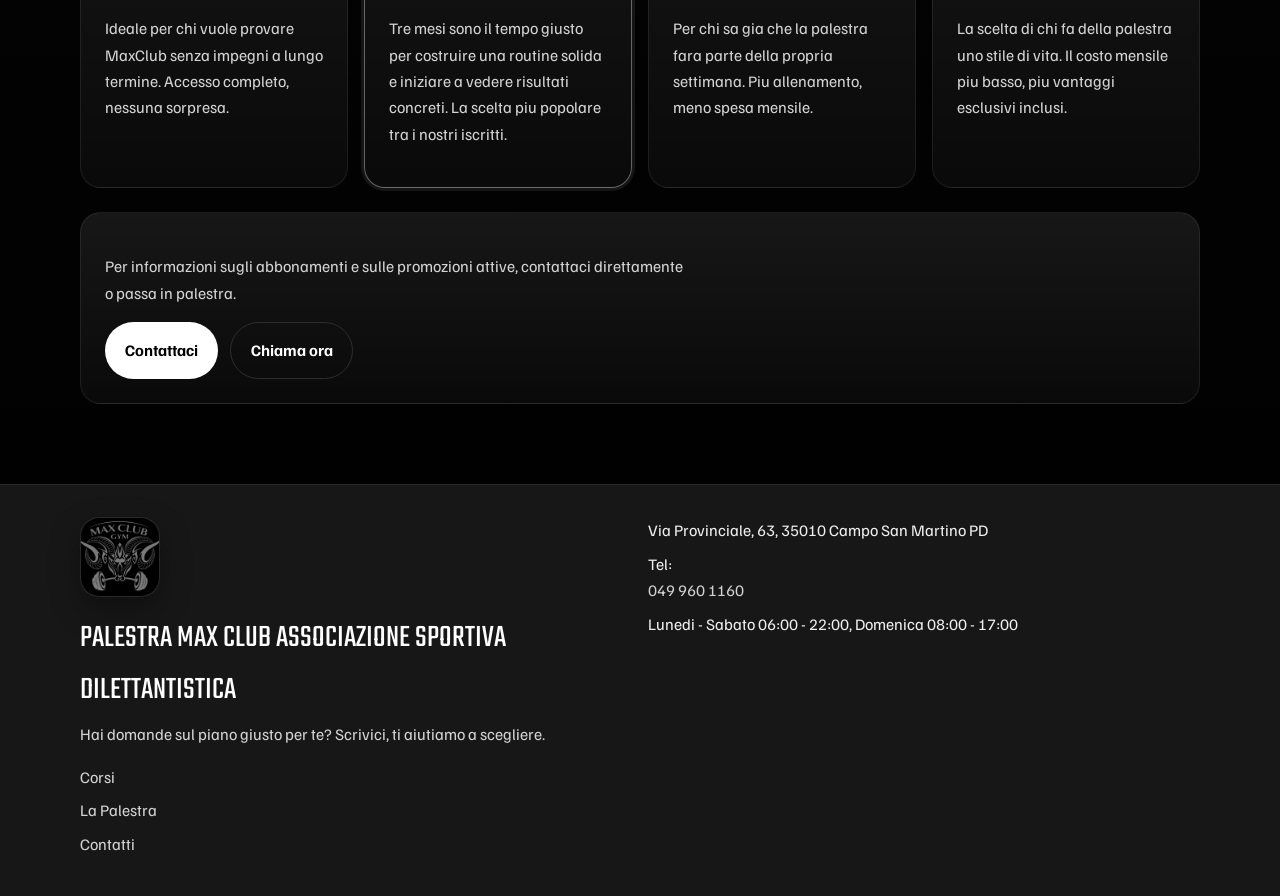
==== commit d982b5a0: "Enhance logo prominence and add booking form" ====
--- a/abbonamenti.html
+++ b/abbonamenti.html
@@ -6,7 +6,7 @@
   <title>Abbonamenti | Palestra Max Club</title>
   <meta name="description" content="Confronta gli abbonamenti di Palestra Max Club e invia la tua richiesta in pochi minuti.">
   <meta name="theme-color" content="#050505">
-  <link rel="icon" href="assets/LOGO_MAX.jpeg" type="image/jpeg">
+  <link rel="icon" href="assets/LOGO_MAX.png" type="image/png">
   <link rel="preconnect" href="https://fonts.googleapis.com">
   <link rel="preconnect" href="https://fonts.gstatic.com" crossorigin>
   <link href="https://fonts.googleapis.com/css2?family=Familjen+Grotesk:wght@400;500;600;700&family=Teko:wght@500;600;700&display=swap" rel="stylesheet">
@@ -17,7 +17,7 @@
   <header class="site-header">
     <div class="shell nav-shell">
       <a class="brand" href="index.html" aria-label="Palestra Max Club home">
-        <img class="brand-logo" src="assets/LOGO_MAX.jpeg" alt="Logo Palestra Max Club" width="96" height="96" loading="eager">
+        <img class="brand-logo" src="assets/LOGO_MAX.png" alt="Logo Palestra Max Club" width="128" height="128" loading="eager">
       </a>
       <button class="nav-toggle" type="button" aria-expanded="false" aria-controls="site-menu">
         <span></span>
@@ -90,12 +90,12 @@
     </section>
   </main>
 
-  <a class="floating-cta" href="contatti.html#contact-form">Prenota la tua prova gratuita</a>
+  <a class="floating-cta" href="contatti.html#booking-form">Prenota la tua prova gratuita</a>
 
   <footer class="site-footer">
     <div class="shell footer-grid">
       <div>
-        <img class="footer-logo" src="assets/LOGO_MAX.jpeg" alt="Logo Palestra Max Club" width="96" height="96" loading="lazy">
+        <img class="footer-logo" src="assets/LOGO_MAX.png" alt="Logo Palestra Max Club" width="128" height="128" loading="lazy">
         <p class="footer-brand">Palestra Max Club Associazione Sportiva Dilettantistica</p>
         <p class="footer-copy">Hai domande sul piano giusto per te? Scrivici, ti aiutiamo a scegliere.</p>
       </div>
--- a/style.css
+++ b/style.css
@@ -125,12 +125,13 @@
 }
 
 .brand-logo {
-  width: 3rem;
-  height: 3rem;
+  width: 4.25rem;
+  height: 4.25rem;
   object-fit: cover;
-  border-radius: 0.9rem;
-  border: 1px solid rgba(255, 255, 255, 0.12);
+  border-radius: 1.15rem;
+  border: 1px solid rgba(255, 255, 255, 0.18);
   background: #000000;
+  box-shadow: 0 10px 26px rgba(0, 0, 0, 0.38);
 }
 
 .nav-toggle {
@@ -470,13 +471,20 @@
 }
 
 .footer-logo {
-  width: 4rem;
-  height: 4rem;
+  width: 5rem;
+  height: 5rem;
   object-fit: cover;
-  border-radius: 1rem;
-  border: 1px solid rgba(255, 255, 255, 0.12);
-  margin-bottom: 0.75rem;
+  border-radius: 1.2rem;
+  border: 1px solid rgba(255, 255, 255, 0.16);
+  margin-bottom: 0.9rem;
   background: #000000;
+  box-shadow: 0 12px 30px rgba(0, 0, 0, 0.35);
+}
+
+.booking-hint {
+  margin: -0.15rem 0 0;
+  color: var(--muted);
+  font-size: 0.92rem;
 }
 
 .footer-copy {
@@ -761,9 +769,9 @@
   }
 
   .brand-logo {
-    width: 2.65rem;
-    height: 2.65rem;
-    border-radius: 0.75rem;
+    width: 3.3rem;
+    height: 3.3rem;
+    border-radius: 0.95rem;
   }
 
   .site-nav a {
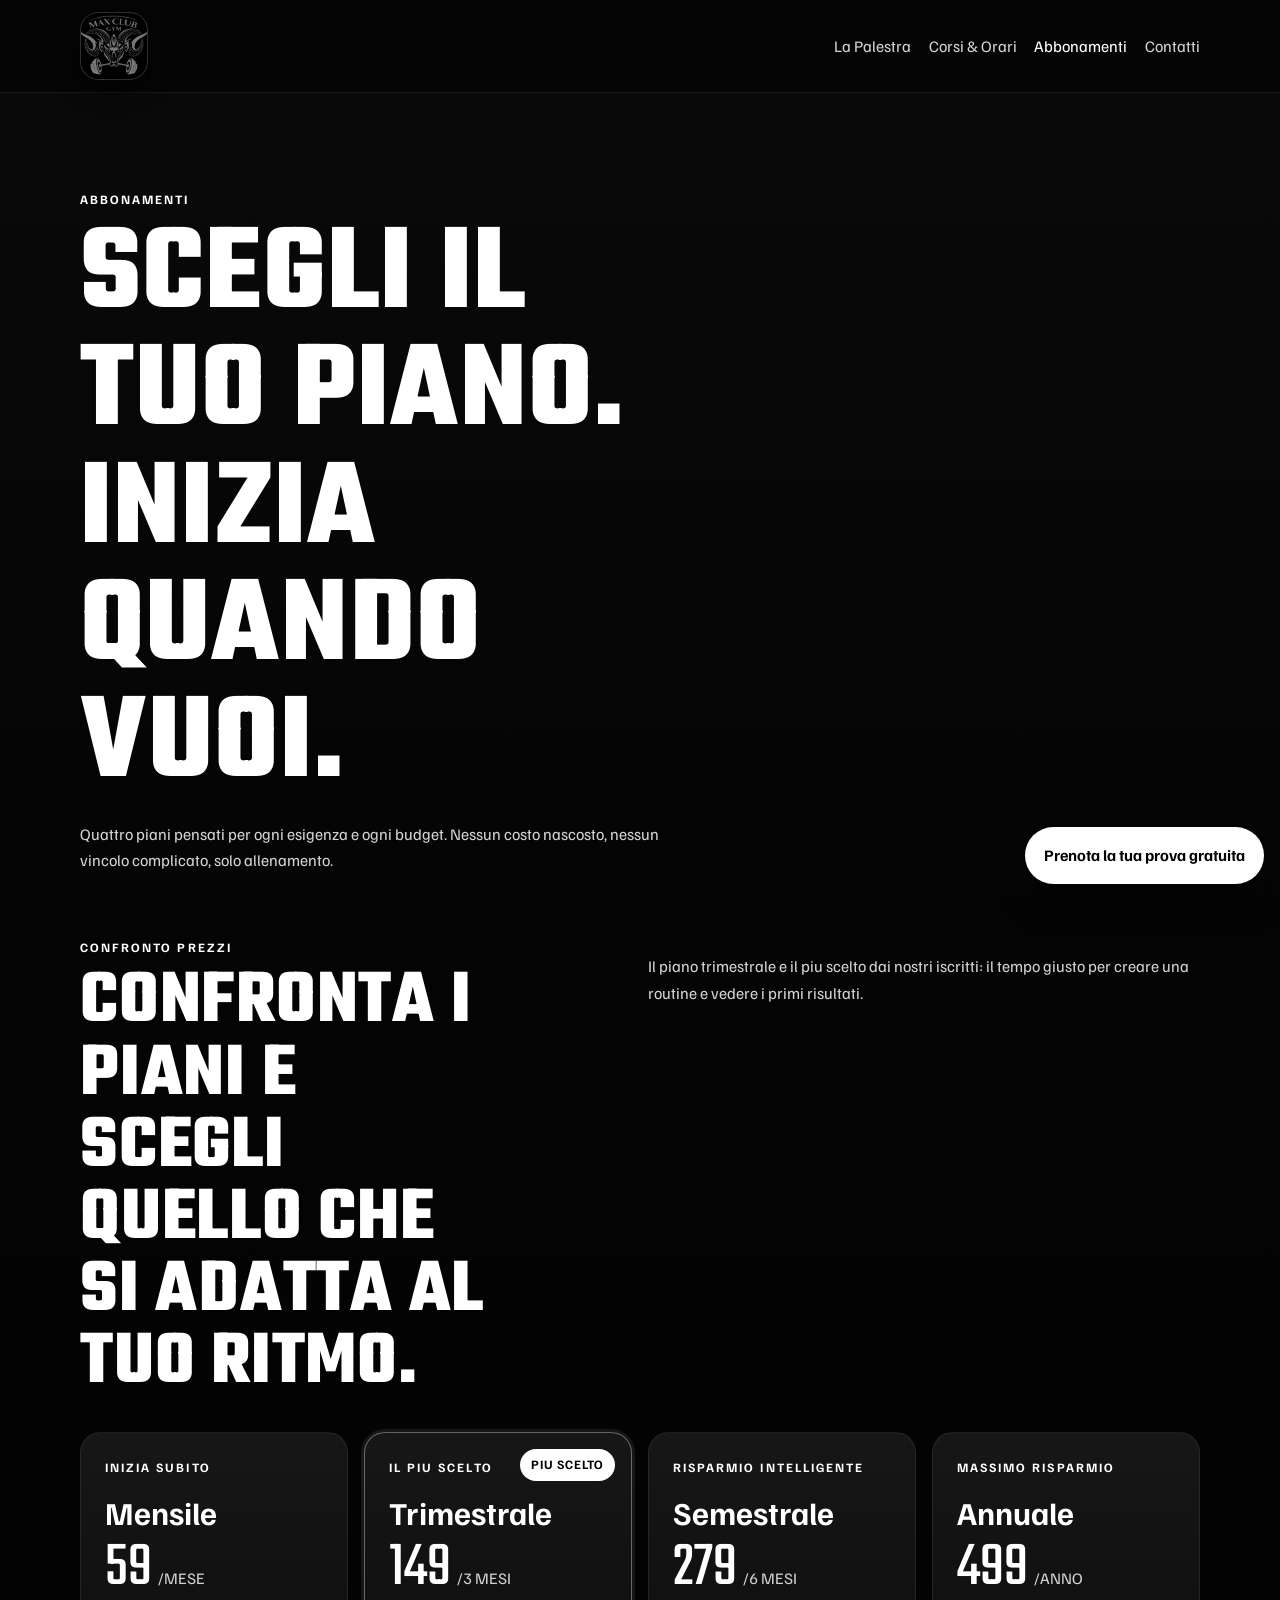
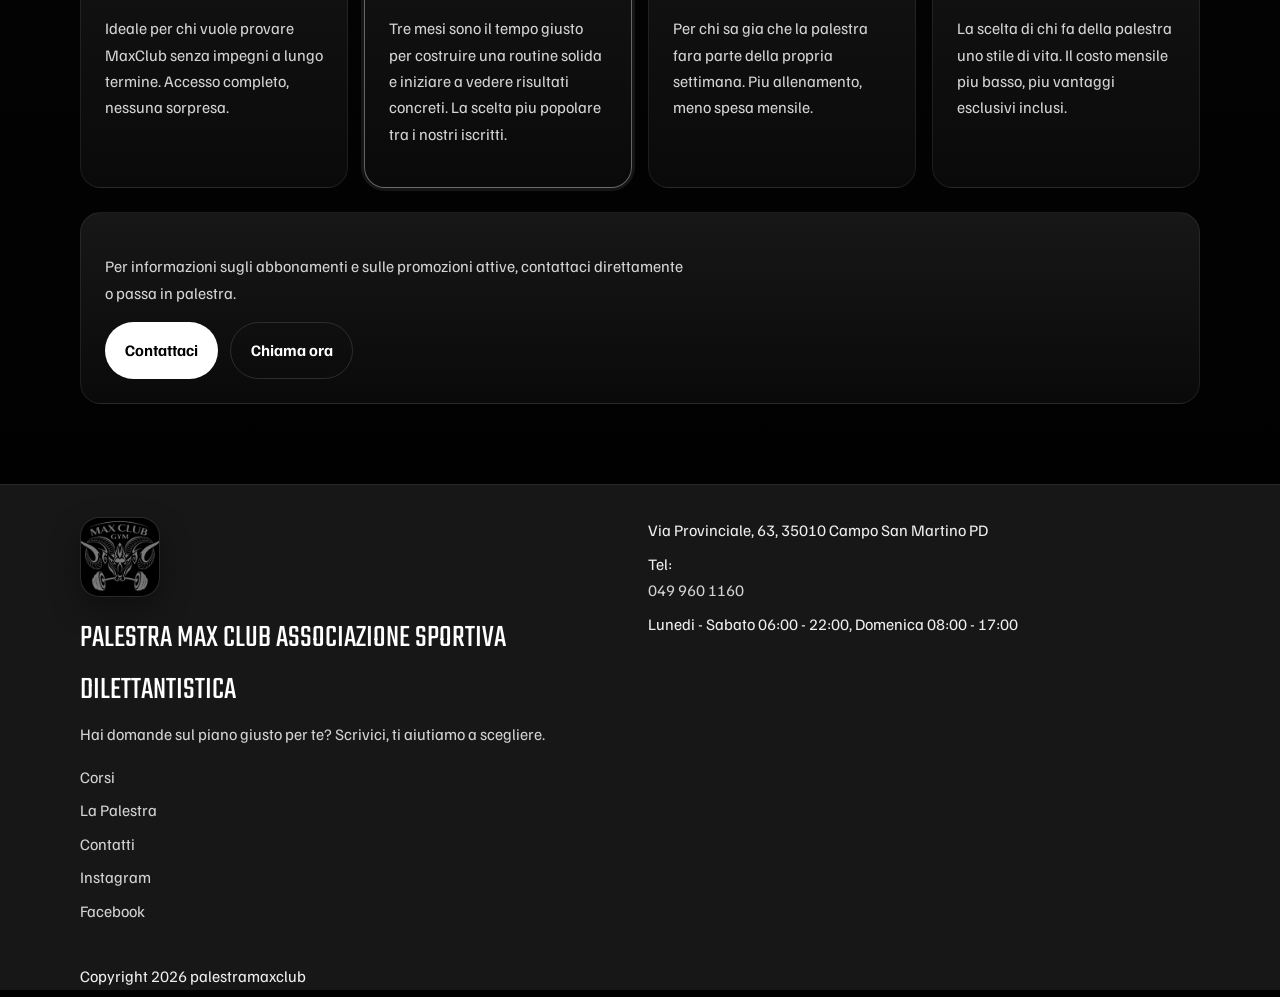
==== commit 32e1969f: "Add footer social links and copyright" ====
--- a/abbonamenti.html
+++ b/abbonamenti.html
@@ -108,7 +108,12 @@
         <a href="corsi.html">Corsi</a>
         <a href="palestra.html">La Palestra</a>
         <a href="contatti.html">Contatti</a>
+        <a href="https://www.instagram.com/maxclub.palestra/" target="_blank" rel="noreferrer">Instagram</a>
+        <a href="https://www.facebook.com/maxclub2018/?locale=it_IT" target="_blank" rel="noreferrer">Facebook</a>
       </div>
+    </div>
+    <div class="shell">
+      <p class="footer-detail">Copyright 2026 palestramaxclub</p>
     </div>
   </footer>
 
--- a/style.css
+++ b/style.css
@@ -660,11 +660,22 @@
 select,
 textarea {
   width: 100%;
+  min-height: 3.25rem;
   border: 1px solid rgba(255, 255, 255, 0.12);
   border-radius: 1rem;
   padding: 0.9rem 1rem;
   background: rgba(32, 32, 32, 0.92);
   color: var(--text);
+}
+
+select:disabled {
+  opacity: 0.68;
+}
+
+.booking-form input[type="date"],
+.booking-form select {
+  appearance: none;
+  -webkit-appearance: none;
 }
 
 .step-list {
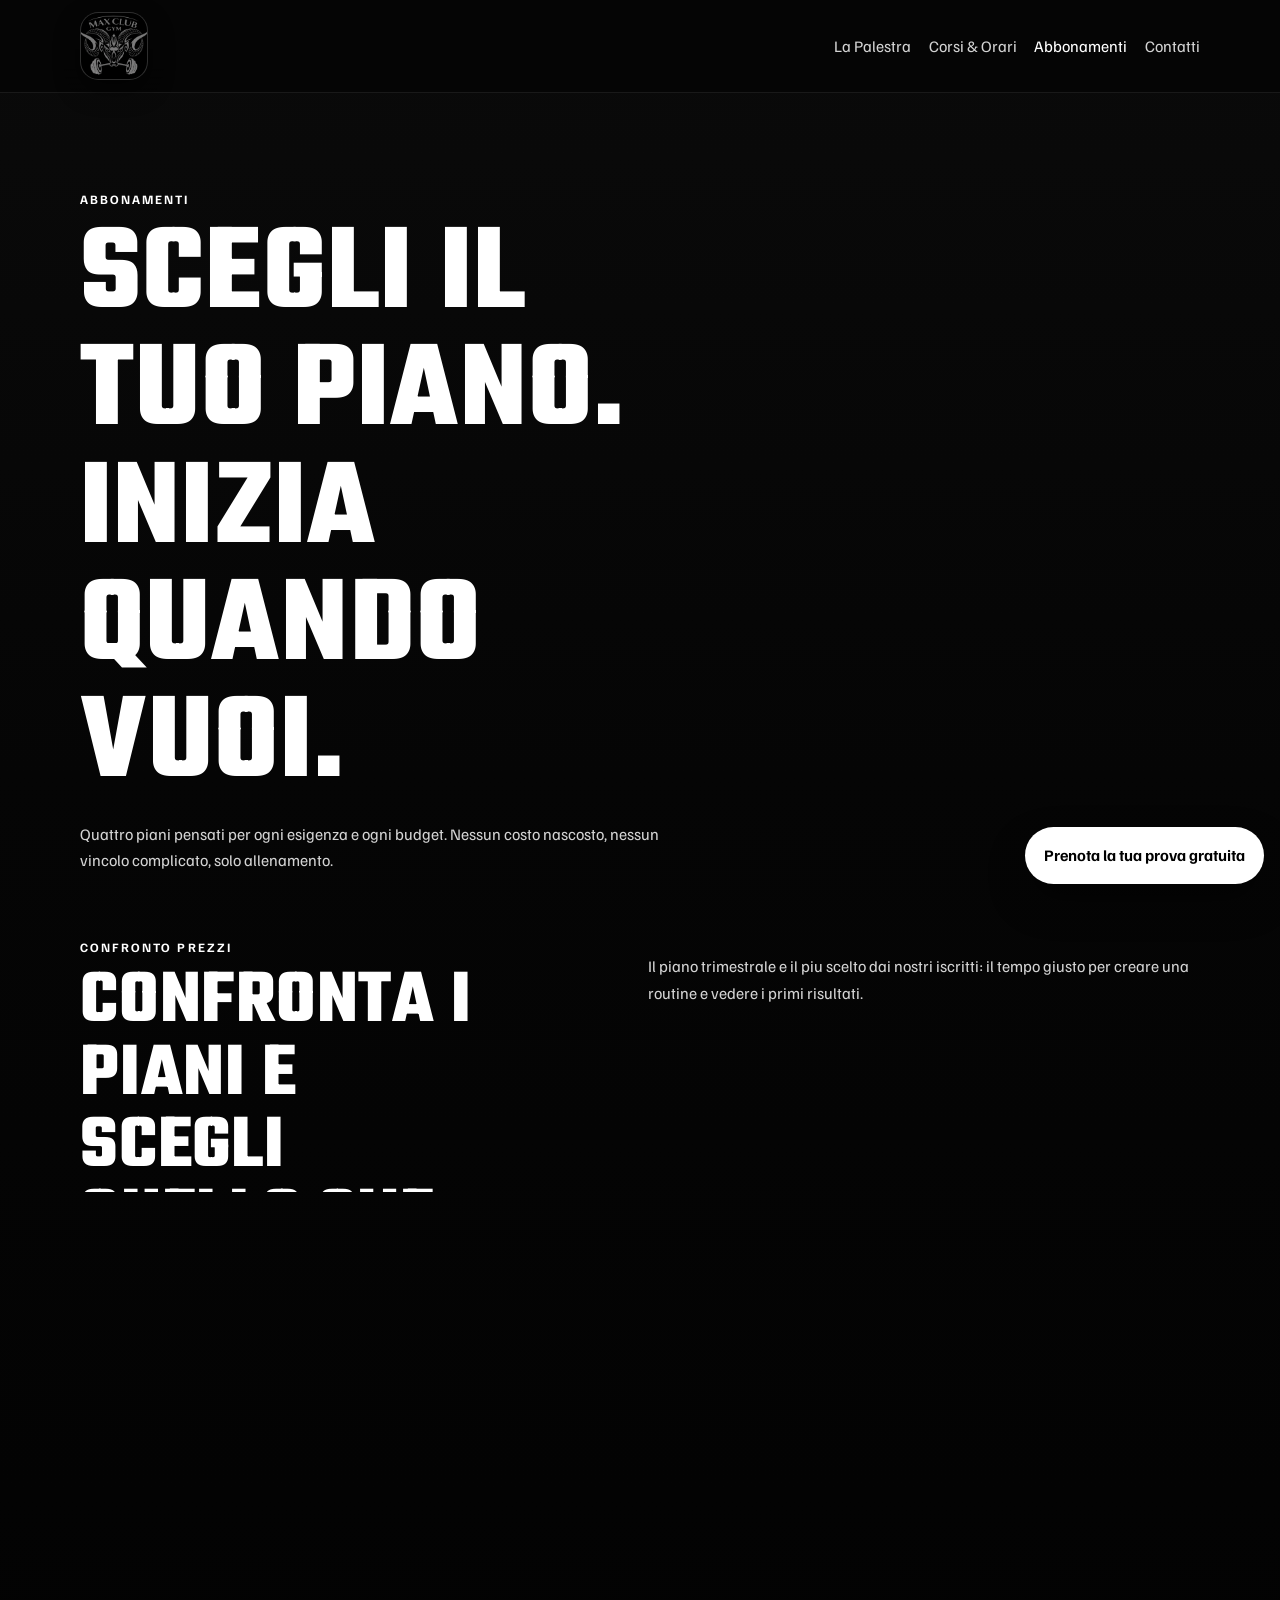
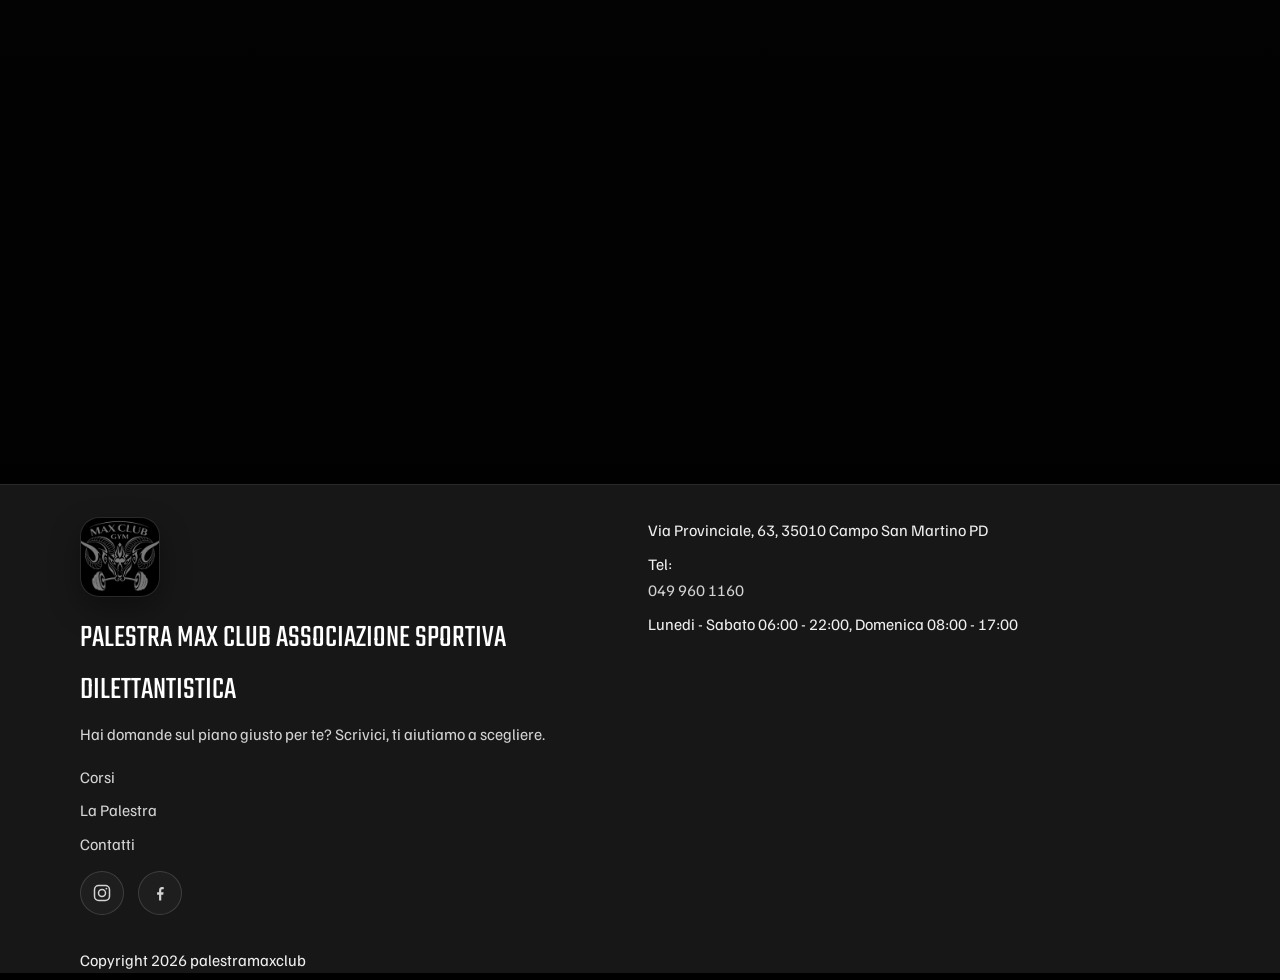
==== commit 59ad5e4a: "Use social icons in footer" ====
--- a/abbonamenti.html
+++ b/abbonamenti.html
@@ -108,8 +108,22 @@
         <a href="corsi.html">Corsi</a>
         <a href="palestra.html">La Palestra</a>
         <a href="contatti.html">Contatti</a>
-        <a href="https://www.instagram.com/maxclub.palestra/" target="_blank" rel="noreferrer">Instagram</a>
-        <a href="https://www.facebook.com/maxclub2018/?locale=it_IT" target="_blank" rel="noreferrer">Facebook</a>
+        <div class="footer-social" aria-label="Social Palestra Max Club">
+          <a class="social-link" href="https://www.instagram.com/maxclub.palestra/" target="_blank" rel="noreferrer" aria-label="Instagram Palestra Max Club">
+            <svg viewBox="0 0 24 24" aria-hidden="true" focusable="false">
+              <rect x="3" y="3" width="18" height="18" rx="5" ry="5" fill="none" stroke="currentColor" stroke-width="1.8"></rect>
+              <circle cx="12" cy="12" r="4.2" fill="none" stroke="currentColor" stroke-width="1.8"></circle>
+              <circle cx="17.3" cy="6.7" r="1.1" fill="currentColor"></circle>
+            </svg>
+            <span class="sr-only">Instagram</span>
+          </a>
+          <a class="social-link" href="https://www.facebook.com/maxclub2018/?locale=it_IT" target="_blank" rel="noreferrer" aria-label="Facebook Palestra Max Club">
+            <svg viewBox="0 0 24 24" aria-hidden="true" focusable="false">
+              <path d="M13.5 21v-7h2.4l0.4-3h-2.8V9.1c0-0.9 0.3-1.5 1.6-1.5H16.5V5c-0.3 0-1.1-0.1-2.1-0.1c-2.1 0-3.5 1.3-3.5 3.7V11H8.5v3h2.4v7h2.6z" fill="currentColor"></path>
+            </svg>
+            <span class="sr-only">Facebook</span>
+          </a>
+        </div>
       </div>
     </div>
     <div class="shell">
--- a/style.css
+++ b/style.css
@@ -456,6 +456,30 @@
   margin-bottom: 0.45rem;
 }
 
+.footer-social {
+  display: flex;
+  align-items: center;
+  gap: 0.85rem;
+  margin-top: 0.85rem;
+}
+
+.site-footer .footer-social a {
+  display: inline-flex;
+  align-items: center;
+  justify-content: center;
+  width: 2.75rem;
+  height: 2.75rem;
+  margin-bottom: 0;
+  border: 1px solid rgba(255, 255, 255, 0.14);
+  border-radius: 999px;
+  background: rgba(255, 255, 255, 0.03);
+}
+
+.social-link svg {
+  width: 1.25rem;
+  height: 1.25rem;
+}
+
 .site-footer {
   background: #171717;
   border-top: 1px solid rgba(255, 255, 255, 0.08);
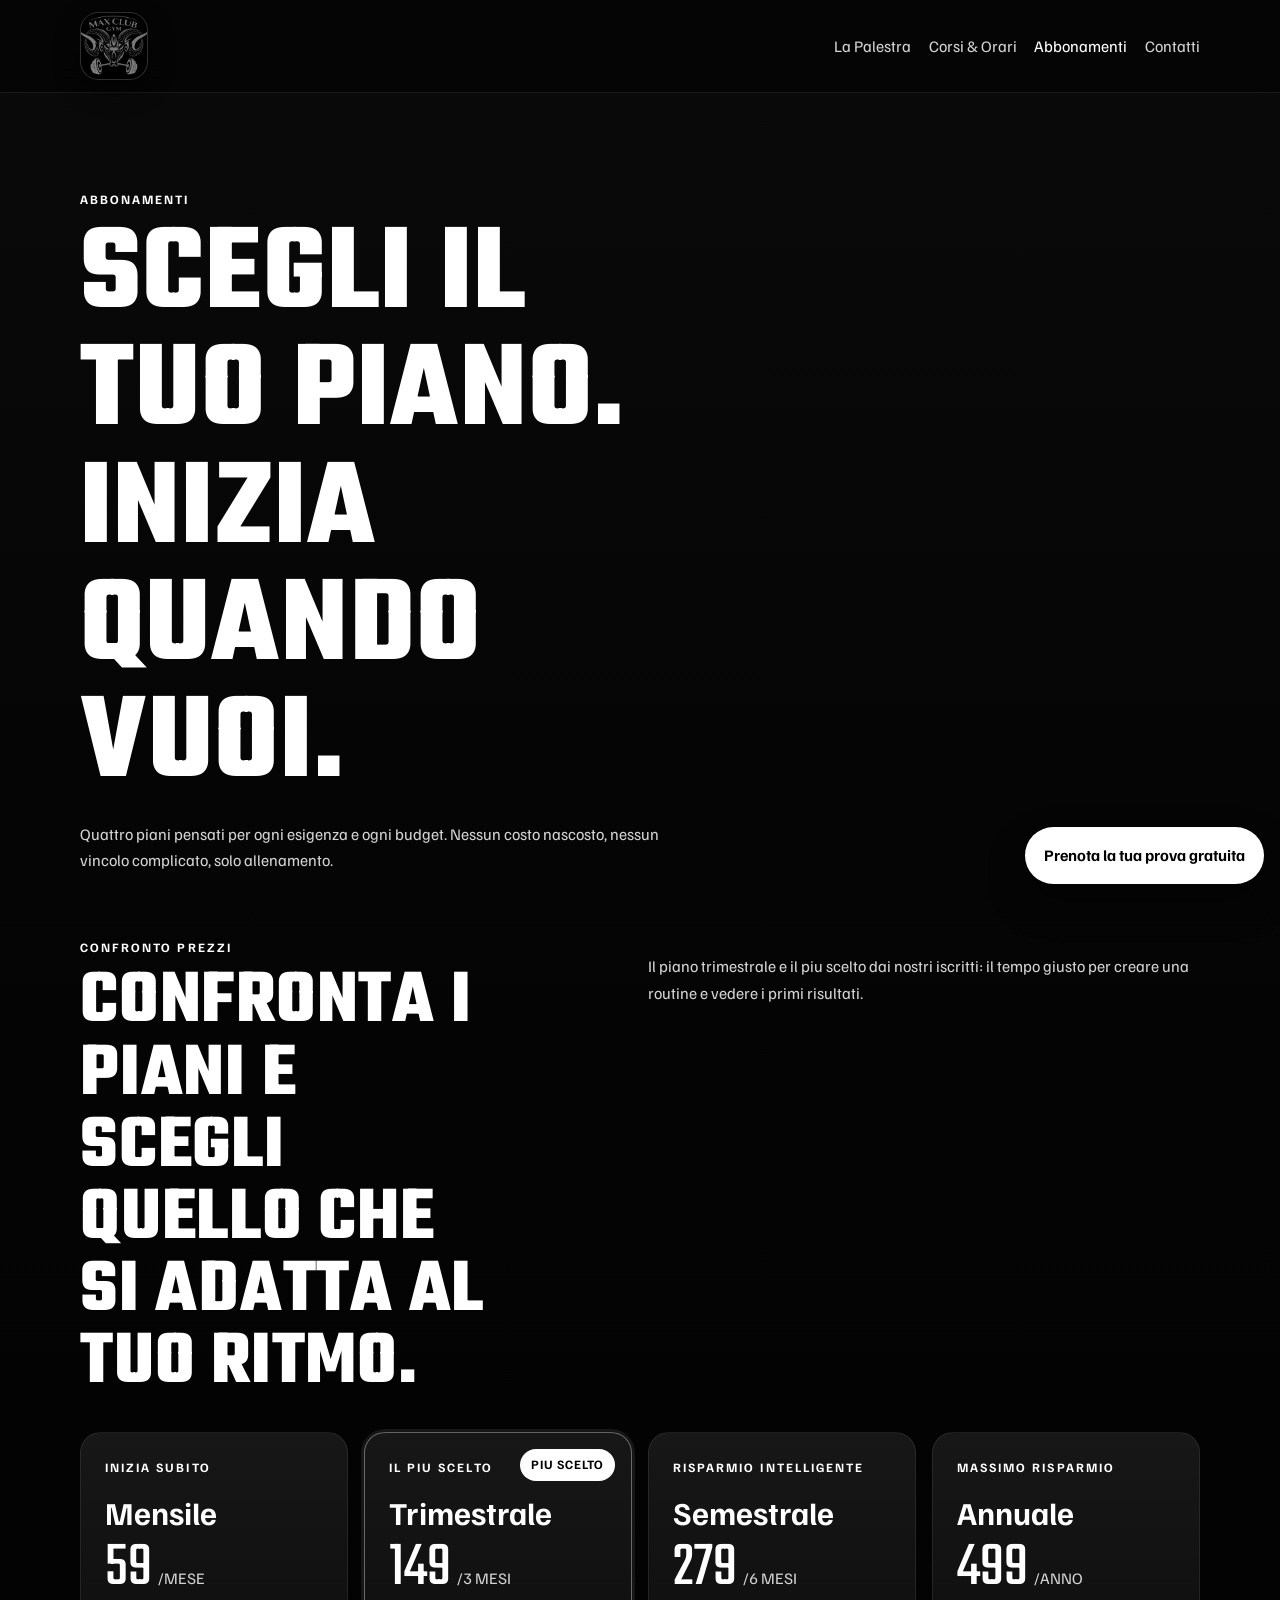
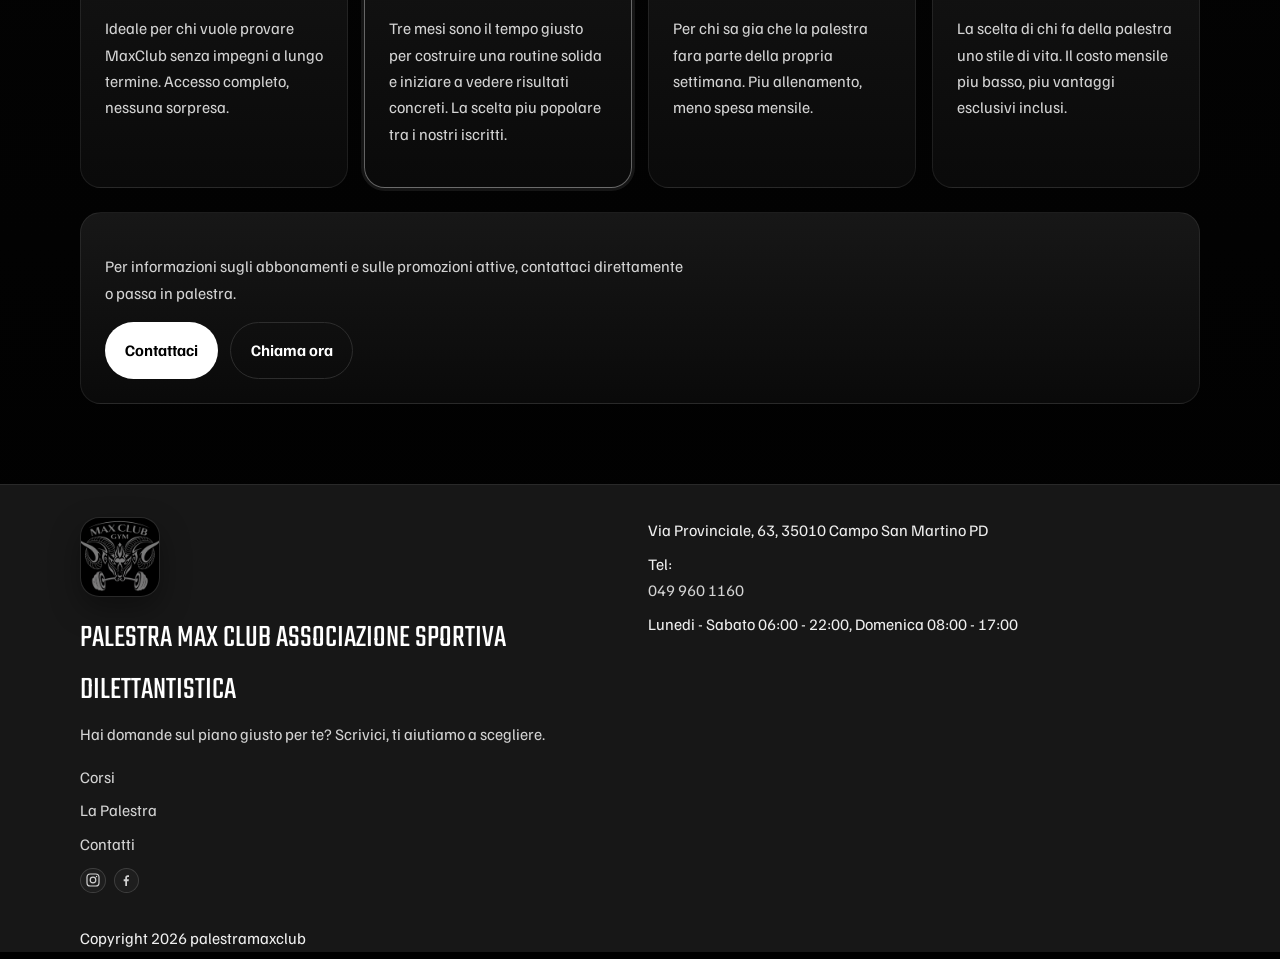
==== commit e3f444c0: "Fix footer social SVG sizing" ====
--- a/abbonamenti.html
+++ b/abbonamenti.html
@@ -110,7 +110,7 @@
         <a href="contatti.html">Contatti</a>
         <div class="footer-social" aria-label="Social Palestra Max Club">
           <a class="social-link" href="https://www.instagram.com/maxclub.palestra/" target="_blank" rel="noreferrer" aria-label="Instagram Palestra Max Club">
-            <svg viewBox="0 0 24 24" aria-hidden="true" focusable="false">
+            <svg viewBox="0 0 24 24" width="16" height="16" aria-hidden="true" focusable="false">
               <rect x="3" y="3" width="18" height="18" rx="5" ry="5" fill="none" stroke="currentColor" stroke-width="1.8"></rect>
               <circle cx="12" cy="12" r="4.2" fill="none" stroke="currentColor" stroke-width="1.8"></circle>
               <circle cx="17.3" cy="6.7" r="1.1" fill="currentColor"></circle>
@@ -118,7 +118,7 @@
             <span class="sr-only">Instagram</span>
           </a>
           <a class="social-link" href="https://www.facebook.com/maxclub2018/?locale=it_IT" target="_blank" rel="noreferrer" aria-label="Facebook Palestra Max Club">
-            <svg viewBox="0 0 24 24" aria-hidden="true" focusable="false">
+            <svg viewBox="0 0 24 24" width="16" height="16" aria-hidden="true" focusable="false">
               <path d="M13.5 21v-7h2.4l0.4-3h-2.8V9.1c0-0.9 0.3-1.5 1.6-1.5H16.5V5c-0.3 0-1.1-0.1-2.1-0.1c-2.1 0-3.5 1.3-3.5 3.7V11H8.5v3h2.4v7h2.6z" fill="currentColor"></path>
             </svg>
             <span class="sr-only">Facebook</span>
--- a/style.css
+++ b/style.css
@@ -459,16 +459,16 @@
 .footer-social {
   display: flex;
   align-items: center;
-  gap: 0.85rem;
-  margin-top: 0.85rem;
+  gap: 0.5rem;
+  margin-top: 0.65rem;
 }
 
 .site-footer .footer-social a {
   display: inline-flex;
   align-items: center;
   justify-content: center;
-  width: 2.75rem;
-  height: 2.75rem;
+  width: 1.6rem;
+  height: 1.6rem;
   margin-bottom: 0;
   border: 1px solid rgba(255, 255, 255, 0.14);
   border-radius: 999px;
@@ -476,8 +476,10 @@
 }
 
 .social-link svg {
-  width: 1.25rem;
-  height: 1.25rem;
+  display: block;
+  width: 16px;
+  height: 16px;
+  flex: none;
 }
 
 .site-footer {
